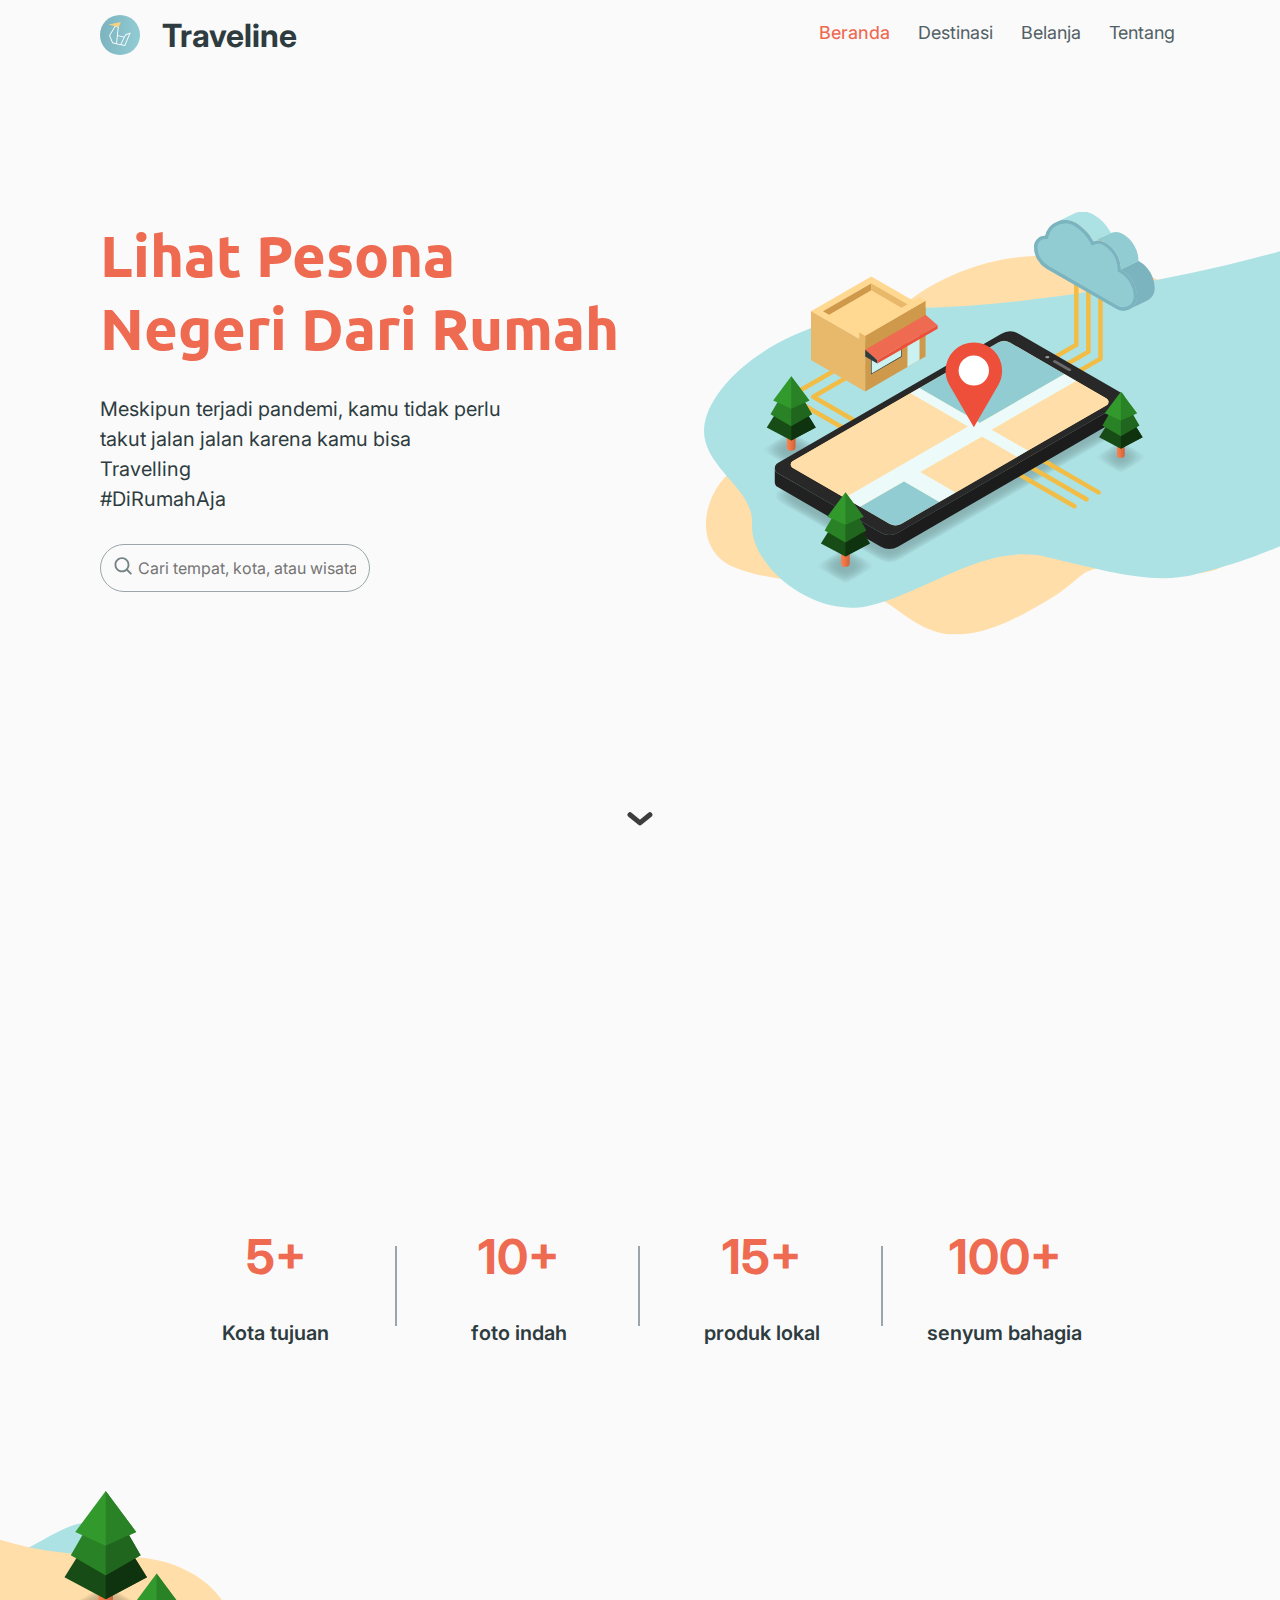
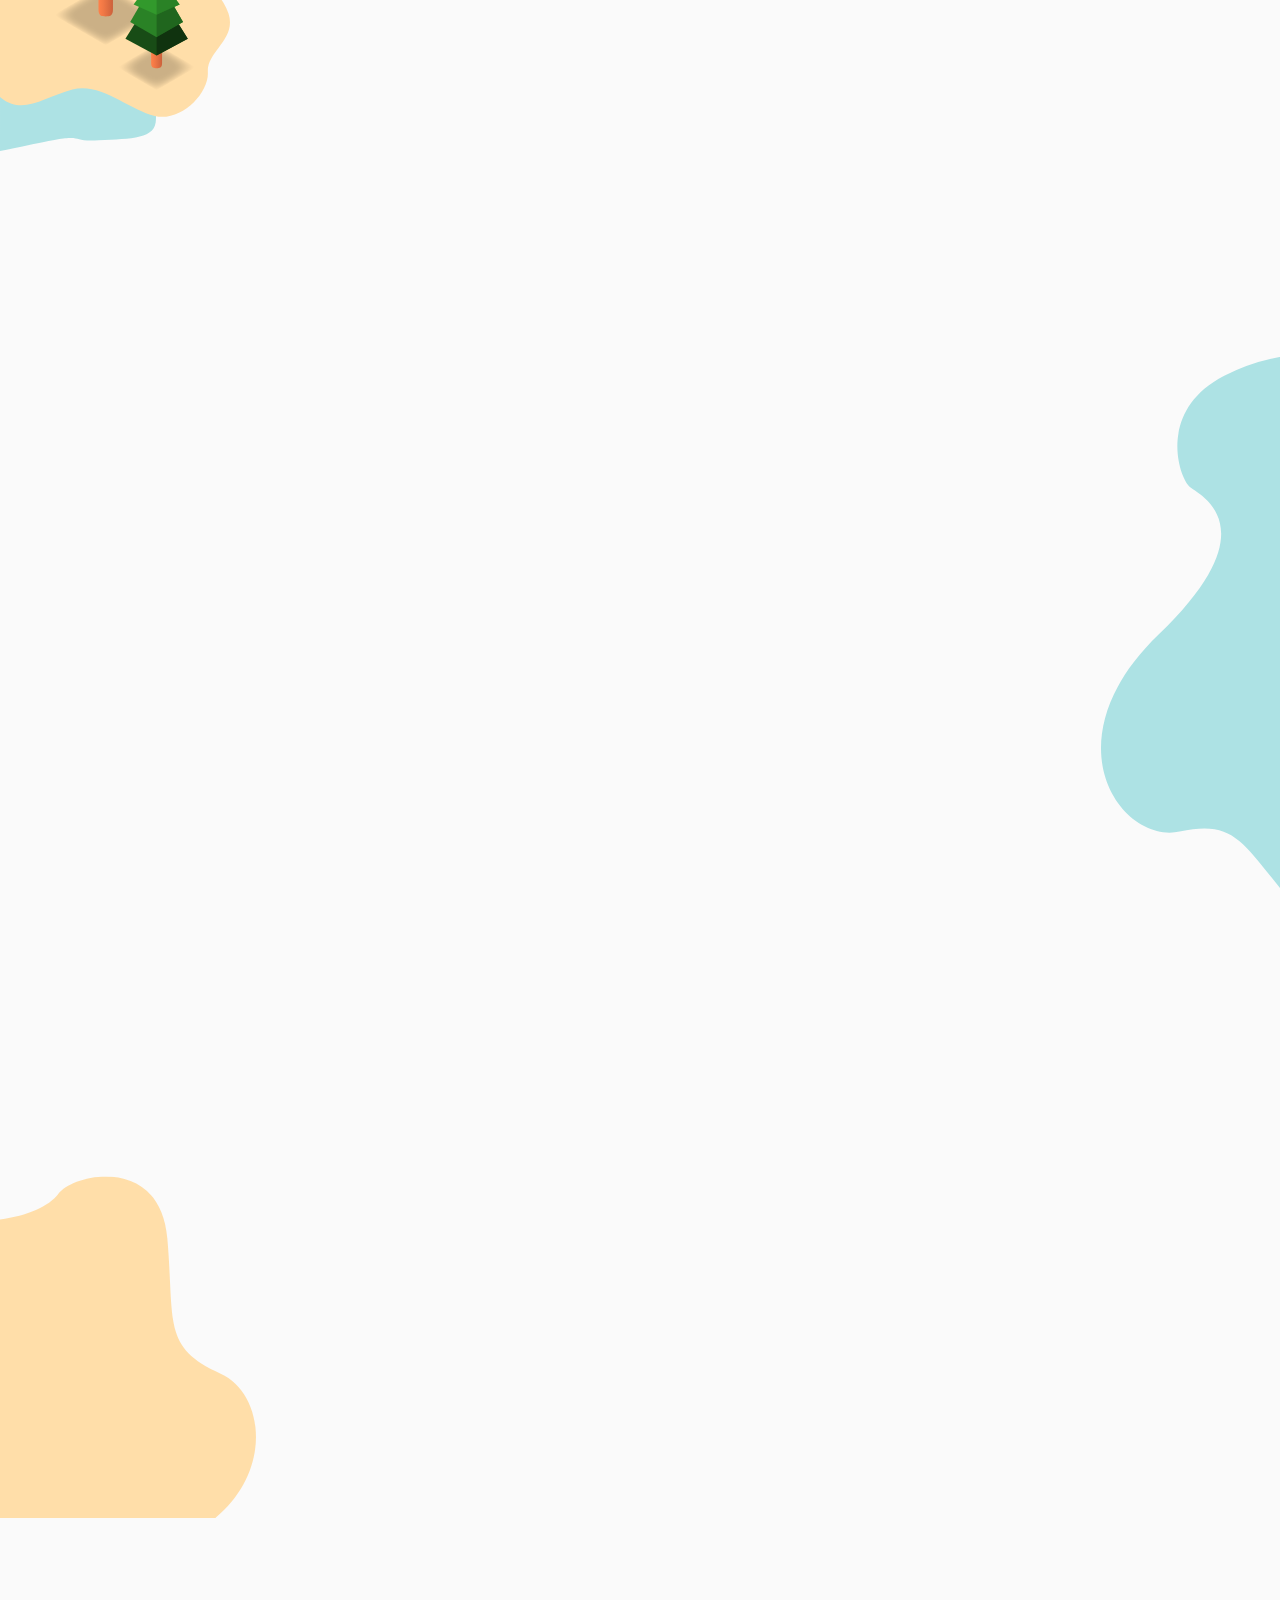
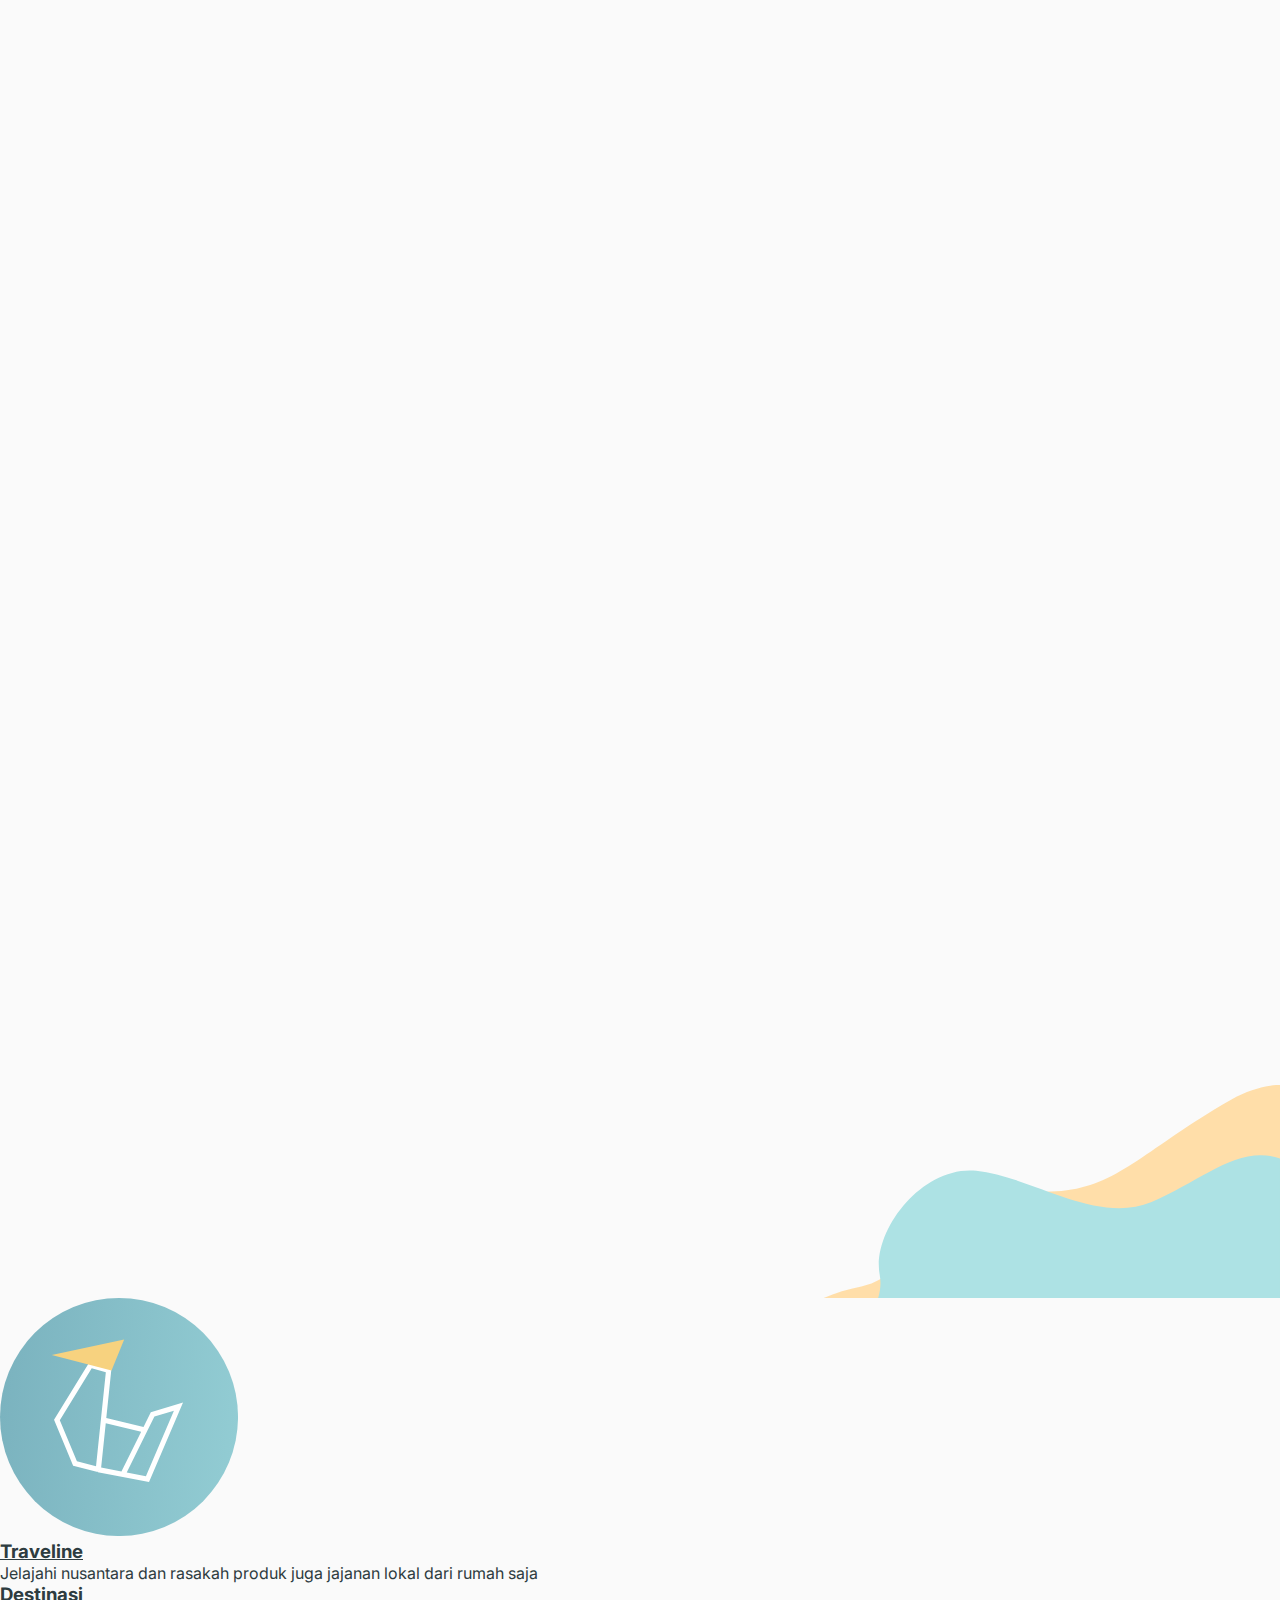
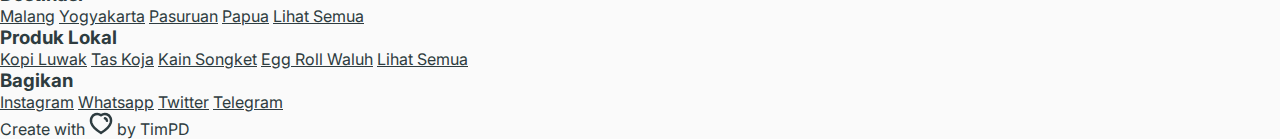
==== index.html @ 21efa433 "Optimize Codebase" ====
<!DOCTYPE html>
<html lang="en">

<head>
  <meta charset="UTF-8" />
  <meta name="viewport" content="width=device-width, initial-scale=1.0" />
  <title>Beranda | Traveline</title>
  <link rel="icon" type="image/png" href="assets/img/Logo.svg" sizes="96x96" />

  <!-- ================================= CSS ================================= -->
  <link rel="stylesheet" href="assets/css/navbar.css" />
  <link rel="stylesheet" href="assets/css/index.css" />
  <link rel="stylesheet" href="assets/css/scrollAnimation.css" />
  <link rel="stylesheet" href="assets/css/footer.css" />
</head>

<body>
  <!-- =============================== NAVBAR =============================== -->
  <nav>
    <a href="index.html" class="logo">
      <div class="logo-icon">
        <img src="assets/img/Logo.svg" alt="Traveline" />
      </div>
      <span>Traveline</span>
    </a>

    <div class="show white"></div>
    <ul class="primary">
      <div>
        <li><a class="active">Beranda</a></li>
        <li>
          <a href="#sec3">Destinasi</a>
        </li>
        <li>
          <a href="shopping.html">Belanja</a>
        </li>
        <li>
          <a href="about.html">Tentang</a>
        </li>
      </div>
      <span class="hide black">x</span>
    </ul>
  </nav>
  </nav>

  <!-- ============================== SECTION 1 ============================== -->
  <section id="sec1" class="container">
    <div class="top">
      <div class="left">
        <h1 class="title play fadeInLeft">Lihat Pesona Negeri Dari Rumah</h1>
        <p class="desc play delay2 fadeIn">
          Meskipun terjadi pandemi, kamu tidak perlu takut jalan jalan karena
          kamu bisa Travelling <span>#DiRumahAja</span>
        </p>
        <div class="search-box play delay2 fadeIn">
          <div class="search-icon">
            <img src="assets/img/icon/ic_search0.svg" />
          </div>
          <input type="text" name="search" id="search" placeholder="Cari tempat, kota, atau wisata.." />
        </div>
      </div>
      <div class="right">
        <div class="img-box">
          <img src="assets/img/illustration/illu_Index_main.svg" alt="illu_Index_main" />
        </div>
      </div>
    </div>
    <div class="bottom">
      <a href="#sec2">
        <div class="arrow-box play delay4 fadeInUp">
          <img src="assets/img/icon/ic_arrow.svg" alt="ic_arrow" />
        </div>
      </a>
    </div>
  </section>

  <!-- ============================== SECTION 2 ============================== -->
  <section id="sec2" class="container">
    <div class="content">
      <h2 class="title onScroll fadeInLeft hidden">Apa itu Traveline?</h2>
      <p class="desc onScroll fadeUp hidden delay1">
        Traveline adalah sebuah web yang memberikan solusi untuk melakukan
        jalan jalan dan belanja produk lokal secara daring tanpa perlu keluar
        rumah.
      </p>
      <div class="data-box">
        <div class="data">
          <h3 class="counter"><span class="onScrollCounter count">5</span>+</h3>
          <p>Kota tujuan</p>
        </div>
        <div class="data">
          <h3 class="counter"><span class="onScrollCounter count">10</span>+</h3>
          <p>foto indah</p>
        </div>
        <div class="data">
          <h3 class="counter"><span class="onScrollCounter count">15</span>+</h3>
          <p>produk lokal</p>
        </div>
        <div class="data">
          <h3 class="counter"><span class="onScrollCounter count">100</span>+</h3>
          <p>senyum bahagia</p>
        </div>
      </div>
    </div>
    <div class="bg-img-box">
      <img src="assets/img/illustration/illu_tree_left.svg" alt="illu_tree_left" />
    </div>
  </section>

  <!-- ============================== SECTION 3 ============================== -->
  <section id="sec3" class="container">
    <div class="content">
      <h2 class="title onScroll fadeInRight hidden">Pilih kota tujuanmu!</h2>
      <div class="card-box">
        <a href="destination/surabaya.html" class="card onScroll flip hidden">
          <div class="img-box">
            <img src="assets/img/city/Surabaya/pic_surabaya-min.jpg" alt="Surabaya" />
          </div>
          <h3>Surabaya</h3>
          <p>Jawa Timur</p>
        </a>

        <a href="destination/malang.html" class="card onScroll flip hidden delay1">
          <div class="img-box">
            <img src="assets/img/city/Malang/pic_malang-min.jpg" alt="Malang" />
          </div>
          <h3>Malang</h3>
          <p>Jawa Timur</p>
        </a>

        <a href="#" class="card onScroll flip hidden delay2">
          <div class="img-box">
            <img src="assets/img/city/Yogyakarta/pic_yogyakarta-min.jpg" alt="Kota Yogyakarta" />
          </div>
          <h3>Kota Yogyakarta</h3>
          <p>DI Yogyakarta</p>
        </a>

        <a href="#" class="card onScroll flip hidden">
          <div class="img-box">
            <img src="assets/img/city/Jakarta Utara/pic_jakarta-min.jpg" alt="Jakarta Utara" />
          </div>
          <h3>Jakarta Utara</h3>
          <p>Jakarta</p>
        </a>

        <a href="#" class="card onScroll flip hidden delay1">
          <div class="img-box">
            <img src="assets/img/city/Denpasar/pic_denpasar-min.jpg" alt="Denpasar" />
          </div>
          <h3>Denpasar</h3>
          <p>Bali</p>
        </a>

        <a href="#" class="card onScroll flip hidden delay2">
          <div class="img-box">
            <img src="assets/img/city/Denpasar/pic_denpasar-min.jpg" alt="Surabaya" />
          </div>
          <h3>Surabaya</h3>
          <p>Jawa Timur</p>
        </a>

        <span>/ dummy tag /</span>
      </div>
    </div>
    <div class="bg-right">
      <img src="assets/img/illustration/illu_index_right.svg" alt="illu_index_right" />
    </div>
    <div class="bg-left">
      <img src="assets/img/illustration/illu_index_left.svg" alt="illu_index_left" />
    </div>
  </section>

  <!-- ============================== SECTION 4 ============================== -->
  <section id="sec4" class="container">
    <div class="left">
      <h2 class="title color-white-2 onScroll fadeInLeft hidden">
        Nikmati produk lokal di Indonesia
      </h2>
      <p class="desc color-light-blue onScroll fadeIn hidden">
        Kami menyediakan berbagai macam pilihan produk olahan UMKM di berbagai
        wilayah dari seluruh Indonesia yang tersedia untuk dipesan
      </p>
    </div>
    <div class="right">
      <a href="./shopping.html" class="button onScroll fadeInRight hidden delay1">
        <span class="color-red-20">Lihat produk yang tersedia</span>
        <img src="assets/img/icon/ic_arrow-button.svg" alt="ic_arrow-button" />
      </a>
    </div>
  </section>

  <!-- ============================== SECTION 5 ============================== -->
  <section id="sec5" class="container">
    <div class="content">
      <h2 class="title onScroll fadeInLeft hidden">Berbagi itu indah.</h2>
      <p class="desc onScroll fadeInUp hidden delay1">
        Bagikan ke teman, kerabat, atau saudaramu agar dapat melihat pesona
        Indonesia bersama - sama!
      </p>
      <div class="share-container">
        <a href="#" class="share onScroll fadeIn hidden delay1">
          <img src="assets/img/icon/ic_instagram-sketched.svg" alt="Instagram" />
          <span>Instagram</span>
        </a>

        <a href="#" class="share onScroll fadeIn hidden delay2">
          <img src="assets/img/icon/ic_facebook.svg" alt="Facebook" />
          <span>Facebook</span>
        </a>

        <a href="#" class="share onScroll fadeIn hidden delay3">
          <img src="assets/img/icon/ic_telegram.svg" alt="Telegram" />
          <span>Telegram</span>
        </a>

        <a href="#" class="share onScroll fadeIn hidden delay4">
          <img src="assets/img/icon/ic_whatsapp.svg" alt="Whatsapp" />
          <span>Whatsapp</span>
        </a>
      </div>
    </div>

    <div class="bg">
      <img src="assets/img/illustration/illu_footer_above.svg" alt="illu_footer_above" />
    </div>
  </section>

  <!-- =============================== FOOTER =============================== -->
  <footer>
    <div class="top">
      <div class="left">
        <a href="index.html" class="logo">
          <img src="assets/img/Logo.svg" alt="Traveline" />
          <h3>Traveline</h3>
        </a>
        <p>
          Jelajahi nusantara dan rasakah produk juga jajanan lokal dari rumah
          saja
        </p>
      </div>
      <div class="right">
        <div class="column">
          <h3>Destinasi</h3>
          <a href="destination/malang.html">Malang</a>
          <a href="#">Yogyakarta</a>
          <a href="#">Pasuruan</a>
          <a href="#">Papua</a>
          <a href="#" class="see">Lihat Semua</a>
        </div>

        <div class="column">
          <h3>Produk Lokal</h3>
          <a href="#">Kopi Luwak</a>
          <a href="#">Tas Koja</a>
          <a href="#">Kain Songket</a>
          <a href="#">Egg Roll Waluh</a>
          <a href="#" class="see">Lihat Semua</a>
        </div>

        <div class="column">
          <h3>Bagikan</h3>
          <a href="#">Instagram</a>
          <a href="#">Whatsapp</a>
          <a href="#">Twitter</a>
          <a href="#">Telegram</a>
        </div>
      </div>
    </div>

    <div class="bottom">
      Create with
      <span><img src="assets/img/icon/ic_heart.svg" alt="Heart" /></span> by
      TimPD
    </div>
  </footer>

  <!-- ============================== JS SCRIPT ============================== -->
  <script src="assets/js/jquery-3.4.1.min.js"></script>
  <script src="assets/js/navbar.js"></script>
  <script src="assets/js/scrollAnimation.js"></script>
</body>

</html>
---- assets/css/navbar.css ----
/* ==================================== INITIAL SETUP ==================================== */
@import url('https://fonts.googleapis.com/css2?family=Inter:wght@400;500;600;800&family=Ubuntu:wght@700&display=swap');

:root {
  --black: #000;
  --blue-light: #ecfbf9;
  --blue-dark-100: #252946;
  --blue-dark-80: #525872;
  --card-bg: #fffcfc;
  --grey-20: #c0c8ca;
  --grey-40: #9aa6a9;
  --grey-60: #758387;
  --grey-80: #516064;
  --grey-100: #2e3c40;
  --primary-bg: #fafafa;
  --primary-color: #ee6a51;
  --red-20: #ffe2e6;
  --red-100: #ee6a51;
  --red-dark: #e44c30;
  --sand-brown-60: #ffdea9;
  --secondary-bg: #373737;
  --white: #fff;
  --white-2: #fafafa;
}

* {
  color: var(--grey-100);
  font-family: 'Inter', sans-serif;
  margin: 0;
  padding: 0;
  scroll-behavior: smooth;
}

body {
  background: var(--primary-bg);
  z-index: -5;
}

/* ====================================== SCROLLBAR ====================================== */
body::-webkit-scrollbar {
  background-color: var(--white-2);
  width: 6px;
}

body::-webkit-scrollbar-thumb {
  background-color: var(--primary-color);
}

/* ===================================== NAVIGATION ===================================== */
/* ================================ UNIVERSAL ================================ */
nav {
  background: var(--primary-bg);
  box-sizing: border-box;
  display: flex;
  height: 70px;
  justify-content: space-between;
  left: 0;
  padding: 15px 100px;
  position: absolute;
  top: 0;
  transition: 0.3s;
  width: 100%;
  z-index: 99;
}

nav.fixed {
  animation: show 0.3s;
  position: fixed !important;
}

@keyframes show {
  0% {
    transform: translateY(-70px);
  }

  100% {
    transform: translateY(0);
  }
}

/* ================================== LOGO ================================== */
nav .logo {
  align-items: center;
  color: var(--grey-100);
  display: flex;
  font-size: 2rem;
  font-weight: bold;
  text-decoration: none;
  text-transform: capitalize;
}

nav .logo .logo-icon {
  height: 40px;
  margin-right: 22px;
}

nav .logo .logo-icon img {
  height: 100%;
}

/* ================================ BURGER IC ================================ */
nav .show {
  background: var(--grey-100);
  cursor: pointer;
  float: right;
  height: 5px;
  position: relative;
  margin-top: 25px;
  width: 30px;
}

nav .show:before,
nav .show:after {
  background: var(--grey-100);
  content: '';
  height: 100%;
  left: 0;
  position: absolute;
}

nav .show::before {
  top: -12px;
  width: 100%;
}

nav .show:after {
  top: 12px;
  width: 100%;
}

nav .show.black,
nav .show.black::before,
nav .show.black::after {
  background: var(--grey-100);
}

/* ================================ NAV  ITEM ================================ */
nav ul,
nav ul div {
  display: flex;
}

nav ul div li {
  line-height: 35px;
  list-style: none;
  margin-left: 18px;
}

nav ul div li a {
  color: var(--grey-80);
  display: inline-block;
  font-size: 1.125rem;
  padding: 0 5px;
  position: relative;
  text-decoration: none;
  text-transform: capitalize;
  transition: 0.3s;
}

nav ul div li a.active {
  font-weight: 450;
}

nav ul div li a:hover,
nav ul div li a.active {
  color: var(--primary-color);
}

nav ul .hide {
  font-size: 2.5rem;
}

nav ul .hide.black {
  color: var(--grey-100);
}

/* ================================ HIDE SHOW ================================ */
nav .show,
nav ul .hide {
  transition: 0.3s;
  display: none;
}

/* ===================================== RESPONSIVE ===================================== */
/* ================================= TABLET ================================= */
@media screen and (max-width: 768px) {
  /* ======================= UNIVERSAL ======================= */
  nav {
    padding: 10px 50px;
  }

  /* ========================= LOGO ========================= */
  nav .logo {
    line-height: 60px;
  }

  /* ======================= NAV  ITEM ======================= */
  nav ul {
    background: var(--sand-brown-60);
    display: block;
    height: 100vh;
    line-height: normal;
    padding: 20px 0;
    position: fixed;
    right: -100%;
    text-align: center;
    top: 0;
    transition: 0.7s;
    width: 100%;
    z-index: 999;
  }

  nav ul.primary {
    background: var(--sand-brown-60);
  }

  nav ul div {
    display: block;
    left: 50%;
    position: absolute;
    top: 50%;
    transform: translate(-52.5%, -80%);
    width: 100%;
  }

  nav ul div li {
    margin-top: 10vh;
  }

  nav ul div li a {
    font-size: 2rem;
  }

  nav ul .hide {
    position: absolute;
    right: 40px;
    top: 40px;
  }


  /* ======================= HIDE SHOW ======================= */
  nav .show,
  nav ul .hide {
    display: block;
  }
}

/* ================================= MOBILE ================================= */
@media screen and (max-width: 426px) {
  /* ======================= UNIVERSAL ======================= */
  nav {
    padding: 10px 20px;
  }

  /* ========================= LOGO ========================= */
  nav .logo {
    font-size: 1.5rem;
  }

  /* ======================= BURGER IC ======================= */
  nav .show {
    height: 3px;
  }

  nav .show:before {
    top: -10px;
  }

  nav .show:after {
    top: 10px;
  }

  /* ======================= NAV  ITEM ======================= */
  nav ul div li a {
    font-size: 2rem;
  }
}
---- assets/css/index.css ----
/* ====================================== UNIVERSAL ====================================== */
.color-light-blue {
  color: var(--blue-light) !important;
}

.color-red-20 {
  color: var(--red-20) !important;
}

.color-white-2 {
  color: var(--white-2) !important;
}

.container {
  box-sizing: border-box;
  height: auto;
  min-height: 100vh;
  overflow: hidden;
  padding: 80px 100px 50px;
  position: relative;
  width: 100%;
}

.button {
  align-items: center;
  background: var(--red-100);
  border-radius: 10px;
  box-shadow: 0px 0px 30px rgba(46, 60, 64, 0.4);
  box-sizing: border-box;
  padding: 22px 30px;
  text-decoration: none;
  transition: 0.3s;
}

.button:hover {
  background: var(--red-dark);
}

h1.title {
  color: #ee6a51;
  font-family: 'Ubuntu', sans-serif;
  font-size: 3.6rem;
  margin-bottom: 30px;
  text-transform: capitalize;
}

h2.title {
  color: var(--primary-color);
  font-family: 'Ubuntu', sans-serif;
  font-size: 2.5rem;
  margin: auto auto 44px auto;
  padding: 20px;
  position: relative;
  text-align: center;
  text-transform: capitalize;
  width: 65%;
}

h2.title::after {
  content: '';
  width: 100px;
  height: 4px;
  background: var(--primary-color);
  position: absolute;
  bottom: 0;
  left: 50%;
  transform: translateX(-50%);
}

p.desc {
  font-size: 1.25rem;
  line-height: 1.5;
}

/* ====================================== SECTION 1 ====================================== */
#sec1.container {
  padding: 0;
}

/* ================================ S1 TOP ================================ */
#sec1.container .top {
  align-items: center;
  display: flex;
  height: 90vh;
  justify-content: space-between;
  position: relative;
  width: 100%;
}

#sec1.container .top .left,
#sec1.container .top .right {
  position: relative;
  width: 50%;
}

/* ====================== S1 TOP LEFT ====================== */
#sec1.container .top .left {
  padding-left: 100px;
}

#sec1.container .top .left .desc {
  margin-bottom: 30px;
  width: 75%;
}

#sec1.container .top .left .desc span {
  display: block;
}

#sec1.container .top .left .search-box {
  align-items: center;
  display: flex;
  border: 1px solid #9aa6a9;
  border-radius: 100px;
  box-sizing: border-box;
  justify-content: space-between;
  padding: 12px 13px;
  transition: 0.3s;
  width: 50%;
}

#sec1.container .top .left .search-box:hover {
  border-color: var(--primary-color);
}

#sec1.container .top .left .search-box .search-icon {
  width: 1.2rem;
}

#sec1.container .top .left .search-box .search-icon img {
  pointer-events: none;
  width: 100%;
}

#sec1.container .top .left .search-box input {
  border: none;
  background: none;
  font-size: 1rem;
  outline: none;
  width: 90%;
}

/* ===================== S1 TOP RIGHT ===================== */
#sec1.container .top .right {
  position: relative;
  text-align: right;
}

#sec1.container .top .right .img-box {
  position: absolute;
  right: 0;
  top: 50%;
  transform: translateY(-50%);
  width: 100%;
}

#sec1.container .top .right .img-box img {
  pointer-events: none;
  width: 90%;
  margin-top: 40px;
}

/* ============================== S1 BOTTOM ============================== */
#sec1.container .bottom {
  height: 10vh;
  text-align: center;
  width: 100%;
}

#sec1.container .bottom a {
  animation: up-down 2.5s infinite;
  display: inline-block;
}

#sec1.container .bottom a img {
  pointer-events: none;
}

/* ======================= ANIMATION ======================= */
@keyframes up-down {
  0% {
    transform: translateY(-20px);
  }

  50% {
    transform: translateY(0);
  }

  100% {
    transform: translateY(-20px);
  }
}

/* ====================================== SECTION 2 ====================================== */
#sec2.container {
  text-align: center;
  padding-bottom: 280px;
}

/* ============================== S2 CONTENT ============================== */
#sec2.container .content p.desc {
  margin: auto auto 50px auto;
  width: 65%;
}

#sec2.container .content .data-box {
  display: flex;
  justify-content: space-around;
  margin: auto;
  width: 90%;
}

#sec2.container .content .data-box .data {
  position: relative;
  width: 25%;
}

#sec2.container .content .data-box .data::after {
  background: var(--grey-40);
  content: '';
  height: 80px;
  position: absolute;
  right: 0;
  top: 50%;
  transform: translateY(-50%);
  width: 1.75px;
}

#sec2.container .content .data-box .data:last-child::after {
  display: none;
}

#sec2.container .content .data-box .data h3.counter {
  color: var(--primary-color);
  font-size: 3rem;
  margin-bottom: 35px;
}

#sec2.container .content .data-box .data h3.counter span {
  color: var(--primary-color);
}

#sec2.container .content .data-box .data p {
  font-size: 1.25rem;
  font-weight: 600;
}

/* ============================ S2  BACKGROUND ============================ */
#sec2.container .bg-img-box {
  bottom: 5%;
  left: 0;
  position: absolute;
  width: 18%;
  z-index: -1;
}

#sec2.container .bg-img-box img {
  pointer-events: none;
  width: 100%;
}

/* ====================================== SECTION 3 ====================================== */
#sec3.container {
  padding-bottom: 200px;
}

/* ============================== S3 CONTENT ============================== */
#sec3.container .content .card-box {
  display: flex;
  flex-wrap: wrap;
  justify-content: space-around;
  margin: auto;
  width: 85%;
}

#sec3.container .content .card-box .card {
  border-radius: 20px;
  box-sizing: border-box;
  margin-bottom: 40px;
  padding: 20px;
  text-align: center;
  text-decoration: none;
  transition: 0.3s;
  width: 28%;
}

#sec3.container .content .card-box .card:hover {
  background: var(--card-bg);
  box-shadow: 0px 0px 20px rgba(0, 0, 0, 0.2);
}

#sec3.container .content .card-box .card .img-box {
  border-radius: 20px;
  height: 300px;
  margin: auto auto 15px;
  overflow: hidden;
  width: 100%;
  box-shadow: 0px 0px 10px rgba(0, 0, 0, 0.1);
  transition: 0.3s;
  position: relative;
}

#sec3.container .content .card-box .card .img-box:hover {
  box-shadow: none;
}

#sec3.container .content .card-box .card .img-box img {
  position: absolute;
  top: 0;
  left: 50%;
  transform: translateX(-50%);
  height: 100%;
  pointer-events: none;
}

#sec3.container .content .card-box .card h3 {
  font-family: 'Ubuntu', sans-serif;
  font-size: 1.5625rem;
  line-height: 1.1;
  margin-bottom: 8px;
}

#sec3.container .content .card-box .card p {
  color: var(--grey-80);
  font-size: 1rem;
}

#sec3.container .content .card-box span {
  visibility: hidden;
  display: none;
}

/* ============================ S3  BACKGROUND ============================ */
#sec3.container .bg-right {
  pointer-events: none;
  position: absolute;
  right: 0;
  top: 20%;
  transform: translateY(-20%);
  width: 14%;
  z-index: -1;
}

#sec3.container .bg-right img {
  pointer-events: none;
  width: 100%;
}

#sec3.container .bg-left {
  bottom: -5%;
  left: 0;
  pointer-events: none;
  position: absolute;
  transform: translateY(5%);
  width: 20%;
  z-index: -1;
}

#sec3.container .bg-left img {
  pointer-events: none;
  width: 100%;
}

/* ====================================== SECTION 4 ====================================== */
#sec4.container {
  align-items: center;
  background: url('../img/Beranda/map_bg.svg') no-repeat center;
  background-size: cover;
  display: flex;
  justify-content: center;
  min-height: auto;
  padding: 120px 100px;
  text-align: left;
  background-attachment: fixed;
}

#sec4.container .left,
#sec4.container .right {
  width: 50%;
}

/* =============================== S4  LEFT =============================== */
#sec4.container .left h2.title {
  padding: 0;
  text-align: left;
  width: 100%;
}

#sec4.container .left h2.title::after {
  display: none;
}

#sec4.container .left p.desc {
  line-height: 1.5;
  width: 90%;
}

/* =============================== S4 RIGHT =============================== */
#sec4.container .right .button {
  display: flex;
  justify-content: space-between;
  margin: auto;
  width: 65%;
}

#sec4.container .right .button span {
  font-size: 1.25rem;
}

/* ====================================== SECTION 5 ====================================== */
#sec5.container {
  align-items: center;
  display: flex;
  justify-content: center;
  text-align: center;
}

/* ============================== S5 CONTENT ============================== */
#sec5.container .content p.desc {
  color: var(--grey-80);
  margin: auto auto 90px;
  width: 70%;
}

#sec5.container .content .share-container {
  align-items: center;
  display: flex;
  justify-content: space-between;
  margin: auto;
  width: 55%;
}

#sec5.container .content .share-container .share {
  align-items: center;
  display: flex;
  overflow: hidden;
  text-decoration: none;
  transition: 0.5s;
  width: 60px;
}

#sec5.container .content .share-container .share img {
  margin-right: 12px;
  pointer-events: none;
  width: 50px;
}

#sec5.container .content .share-container .share span {
  color: var(--primary-color);
  font-weight: 500;
  font-size: 1.25rem;
}

#sec5.container .content .share-container .share:hover {
  width: 10rem;
}

/* ============================ S5  BACKGROUND ============================ */
#sec5.container .bg {
  bottom: -20%;
  position: absolute;
  right: 0;
  transform: translateY(5%);
  width: 40%;
  z-index: -1;
}

#sec5.container .bg img {
  pointer-events: none;
  width: 100%;
}

/* ===================================== RESPONSIVE ===================================== */
/* ================================= TABLET ================================= */
@media screen and (max-width: 768px) {
  /* ======================= UNIVERSAL ======================= */
  .container,
  #sec4.container {
    padding: 80px 50px 50px;
  }

  h1.title {
    font-size: 3.2rem;
  }

  h2.title {
    width: 75%;
  }

  /* ======================= SECTION 1 ======================= */
  #sec1.container {
    min-height: auto;
  }

  #sec1.container .top {
    height: auto;
    margin: 100px 0 50px;
  }

  #sec1.container .top .left {
    padding-left: 50px;
  }

  #sec1.container .top .left .search-box {
    width: 70%;
  }

  /* ======================= SECTION 2 ======================= */
  #sec2.container {
    min-height: auto;
  }

  #sec2.container .content .data-box .data h3.counter {
    font-size: 2.8rem;
  }

  #sec2.container .content .data-box .data p {
    font-size: 1.1rem;
  }

  #sec2.container .content .data-box .data::after {
    height: 90%;
  }

  #sec2.container .bg-img-box {
    bottom: 5%;
    width: 25%;
  }

  /* ======================= SECTION 3 ======================= */
  #sec3.container {
    min-height: auto;
    padding: 80px 0 50px;
  }

  #sec3.container .content .card-box {
    box-sizing: border-box;
    flex-wrap: nowrap;
    justify-content: start;
    overflow-x: auto;
    padding: 40px;
    width: 100%;
  }

  #sec3.container .content .card-box::-webkit-scrollbar {
    display: none;
  }

  #sec3.container .content .card-box .card {
    flex-shrink: 0;
    margin-right: 30px;
    width: 40%;
  }

  #sec3.container .content .card-box .card:nth-child(6) {
    margin-right: 0;
  }

  #sec3.container .content .card-box span {
    display: block;
  }

  #sec3.container .bg-left {
    width: 30%;
  }

  /* ======================= SECTION 4 ======================= */
  #sec4.container .right .button {
    width: 90%;
  }

  /* ======================= SECTION 5 ======================= */
  #sec5.container {
    min-height: 50vh;
  }

  #sec5.container .content .share-container .share {
    width: 35%;
  }

  #sec5.container .content .share-container .share:hover {
    width: 35%;
  }

  #sec5.container .content .share-container .share span {
    display: none;
  }

  #sec5.container .bg {
    width: 37%;
    bottom: -5%;
  }
}

/* ================================= MOBILE ================================= */
@media screen and (max-width: 426px) {
  /* ======================= UNIVERSAL ======================= */
  .container,
  #sec4.container {
    padding: 80px 35px 50px;
  }

  .button {
    font-size: 0.875rem;
    padding: 14px 30px;
  }

  h1.title {
    font-size: 2.25rem;
  }

  h2.title {
    font-size: 1.5rem;
    padding: 20px 0;
    width: 100%;
  }

  p.desc {
    font-size: 1.125rem;
  }

  /* ======================= SECTION 1 ======================= */
  #sec1.container .top {
    box-sizing: border-box;
    flex-flow: column;
    justify-content: space-around;
    margin-bottom: 30px;
    padding-top: 80px;
    text-align: center;
    min-height: 90vh;
    margin: 0;
  }

  #sec1.container .top .left,
  #sec1.container .top .right {
    width: 100%;
  }

  #sec1.container .top .left {
    box-sizing: border-box;
    padding: 0px 35px 0;
  }

  #sec1.container .top .left .desc {
    width: 100%;
  }

  #sec1.container .top .left .search-box {
    display: none;
  }

  #sec1.container .top .right .img-box {
    width: 80%;
  }

  /* ======================= SECTION 2 ======================= */
  #sec2.container {
    text-align: center;
    padding-bottom: 250px;
  }

  #sec2.container .content p.desc {
    width: 100%;
  }

  #sec2.container .content .data-box {
    flex-wrap: wrap;
    width: 100%;
  }

  #sec2.container .content .data-box .data {
    margin-bottom: 25px;
    width: 50%;
  }

  #sec2.container .content .data-box .data::after {
    height: 100%;
  }

  #sec2.container .content .data-box .data:nth-child(2)::after {
    display: none;
  }

  #sec2.container .content .data-box .data h3.counter {
    font-size: 1.875rem;
    margin-bottom: 10px;
  }

  #sec2.container .content .data-box .data p {
    font-size: 1rem;
  }

  #sec2.container .bg-img-box {
    left: -5%;
    width: 45%;
  }

  /* ======================= SECTION 3 ======================= */
  #sec3.container {
    padding: 80px 0 150px;
  }

  #sec3.container .content .card-box {
    padding: 0 80px;
  }

  #sec3.container .content .card-box .card {
    width: 100%;
  }

  #sec3.container .content .card-box .card h3 {
    font-size: 1.3rem;
  }

  #sec3.container .content .card-box .card p {
    font-size: 1rem;
  }

  #sec3.container .bg-right {
    top: 55%;
    transform: translateY(-55%);
    width: 20%;
  }

  #sec3.container .bg-left {
    width: 40%;
  }

  /* ======================= SECTION 4 ======================= */
  #sec4.container {
    flex-flow: column;
  }

  #sec4.container .left,
  #sec4.container .right,
  #sec4.container .left p.desc {
    width: 100%;
  }

  #sec4.container .left {
    margin-bottom: 48px;
  }

  #sec4.container .left h2.title {
    margin-bottom: 20px;
  }

  #sec4.container .right .button {
    width: 100%;
  }

  /* ======================= SECTION 5 ======================= */
  #sec5.container {
    padding-bottom: 150px;
  }

  #sec5.container .content p.desc {
    justify-content: space-around;
    width: 100%;
  }

  #sec5.container .content .share-container {
    flex-wrap: wrap;
    width: 75%;
  }

  #sec5.container .content .share-container .share {
    margin-bottom: 53px;
    width: 35%;
  }

  #sec5.container .content .share-container .share:hover {
    width: 35%;
  }

  #sec5.container .content .share-container .share img {
    margin: auto;
  }

  #sec5.container .content .share-container .share span {
    display: none;
  }

  #sec5.container .bg {
    width: 65%;
    bottom: -5%;
  }
}
---- assets/css/scrollAnimation.css ----
*,
*:before,
*:after {
    -moz-box-sizing: border-box;
    -webkit-box-sizing: border-box;
    box-sizing: border-box;
}

.play {
    -webkit-animation-duration: 1s;
    animation-duration: 1s;
    -webkit-animation-fill-mode: both;
    animation-fill-mode: both
}

.play.delay1 {
    animation-delay: .25s;
}

.play.delay2 {
    animation-delay: 0.5s;
}

.play.delay3 {
    animation-delay: .75s;
}

.play.delay4 {
    animation-delay: 1s;
}

@-webkit-keyframes fadeIn {
    0% {
        opacity: 0
    }

    100% {
        opacity: 1
    }
}

@keyframes fadeIn {
    0% {
        opacity: 0
    }

    100% {
        opacity: 1
    }
}

.play.fadeIn {
    -webkit-animation-name: fadeIn;
    animation-name: fadeIn
}

@-webkit-keyframes fadeInDown {
    0% {
        opacity: 0;
        -webkit-transform: translateY(-20px);
        transform: translateY(-20px)
    }

    100% {
        opacity: 1;
        -webkit-transform: translateY(0);
        transform: translateY(0)
    }
}

@keyframes fadeInDown {
    0% {
        opacity: 0;
        -webkit-transform: translateY(-20px);
        -ms-transform: translateY(-20px);
        transform: translateY(-20px)
    }

    100% {
        opacity: 1;
        -webkit-transform: translateY(0);
        -ms-transform: translateY(0);
        transform: translateY(0)
    }
}

.play.fadeInDown {
    -webkit-animation-name: fadeInDown;
    animation-name: fadeInDown
}

@-webkit-keyframes fadeInLeft {
    0% {
        opacity: 0;
        -webkit-transform: translateX(-20px);
        transform: translateX(-20px)
    }

    100% {
        opacity: 1;
        -webkit-transform: translateX(0);
        transform: translateX(0)
    }
}

@keyframes fadeInLeft {
    0% {
        opacity: 0;
        -webkit-transform: translateX(-20px);
        -ms-transform: translateX(-20px);
        transform: translateX(-20px)
    }

    100% {
        opacity: 1;
        -webkit-transform: translateX(0);
        -ms-transform: translateX(0);
        transform: translateX(0)
    }
}

.play.fadeInLeft {
    -webkit-animation-name: fadeInLeft;
    animation-name: fadeInLeft
}

@-webkit-keyframes fadeInRight {
    0% {
        opacity: 0;
        -webkit-transform: translateX(20px);
        transform: translateX(20px)
    }

    100% {
        opacity: 1;
        -webkit-transform: translateX(0);
        transform: translateX(0)
    }
}

@keyframes fadeInRight {
    0% {
        opacity: 0;
        -webkit-transform: translateX(20px);
        -ms-transform: translateX(20px);
        transform: translateX(20px)
    }

    100% {
        opacity: 1;
        -webkit-transform: translateX(0);
        -ms-transform: translateX(0);
        transform: translateX(0)
    }
}

.play.fadeInRight {
    -webkit-animation-name: fadeInRight;
    animation-name: fadeInRight
}

@-webkit-keyframes fadeInUp {
    0% {
        opacity: 0;
        -webkit-transform: translateY(20px);
        transform: translateY(20px)
    }

    100% {
        opacity: 1;
        -webkit-transform: translateY(0);
        transform: translateY(0)
    }
}

@keyframes fadeInUp {
    0% {
        opacity: 0;
        -webkit-transform: translateY(20px);
        -ms-transform: translateY(20px);
        transform: translateY(20px)
    }

    100% {
        opacity: 1;
        -webkit-transform: translateY(0);
        -ms-transform: translateY(0);
        transform: translateY(0)
    }
}

.play.fadeInUp {
    -webkit-animation-name: fadeInUp;
    animation-name: fadeInUp
}

@-webkit-keyframes flip {
    0% {
        -webkit-transform: perspective(400px) rotateY(-90deg);
        transform: perspective(400px) rotateY(-90deg);
        opacity: 0
    }

    100% {
        -webkit-transform: perspective(400px) rotateY(0deg);
        transform: perspective(400px) rotateY(0deg);
        opacity: 1
    }
}

@keyframes flip {
    0% {
        -webkit-transform: perspective(400px) rotateY(-90deg);
        -ms-transform: perspective(400px) rotateY(-90deg);
        transform: perspective(400px) rotateY(-90deg);
        opacity: 0
    }

    100% {
        -webkit-transform: perspective(400px) rotateY(0deg);
        -ms-transform: perspective(400px) rotateY(0deg);
        transform: perspective(400px) rotateY(0deg);
        opacity: 1
    }
}

.play.flip {
    -webkit-backface-visibility: visible !important;
    -ms-backface-visibility: visible !important;
    backface-visibility: visible !important;
    -webkit-animation-name: flip;
    animation-name: flip
}

.hidden {
    opacity: 0;
}
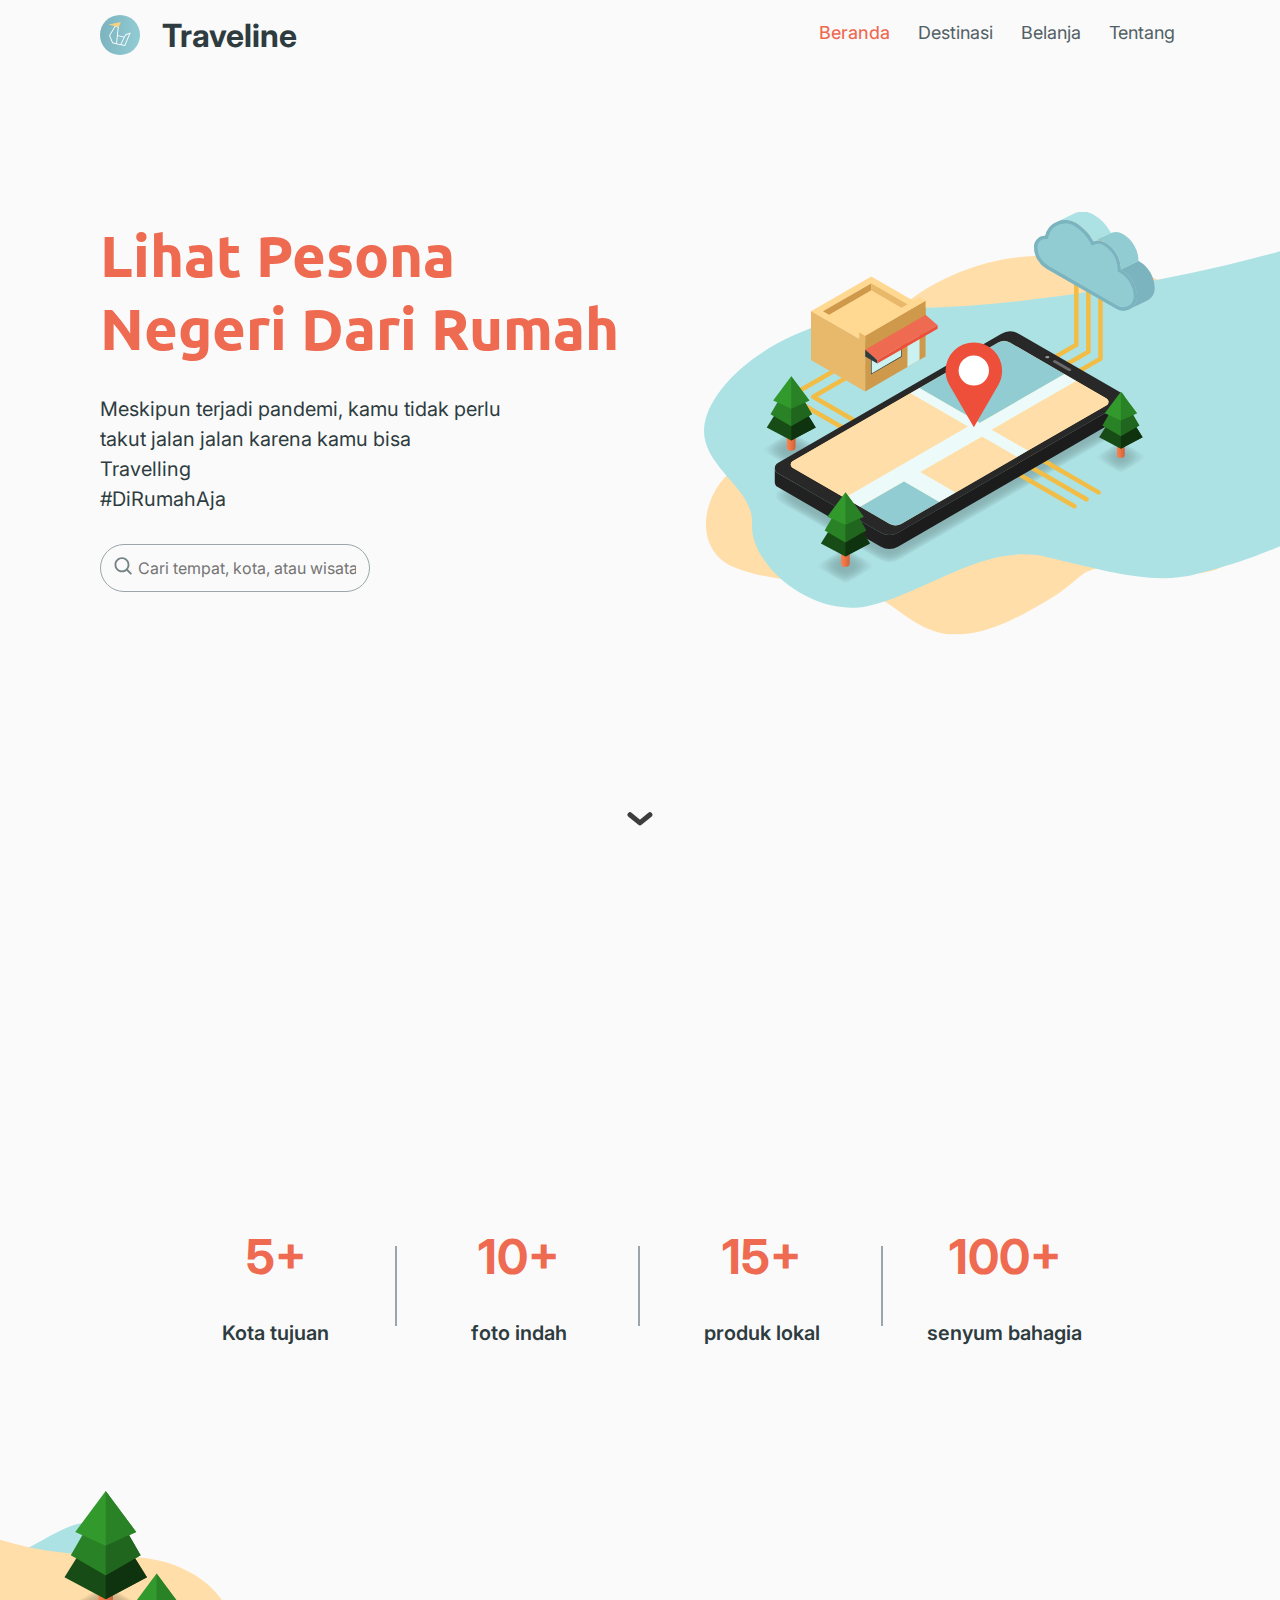
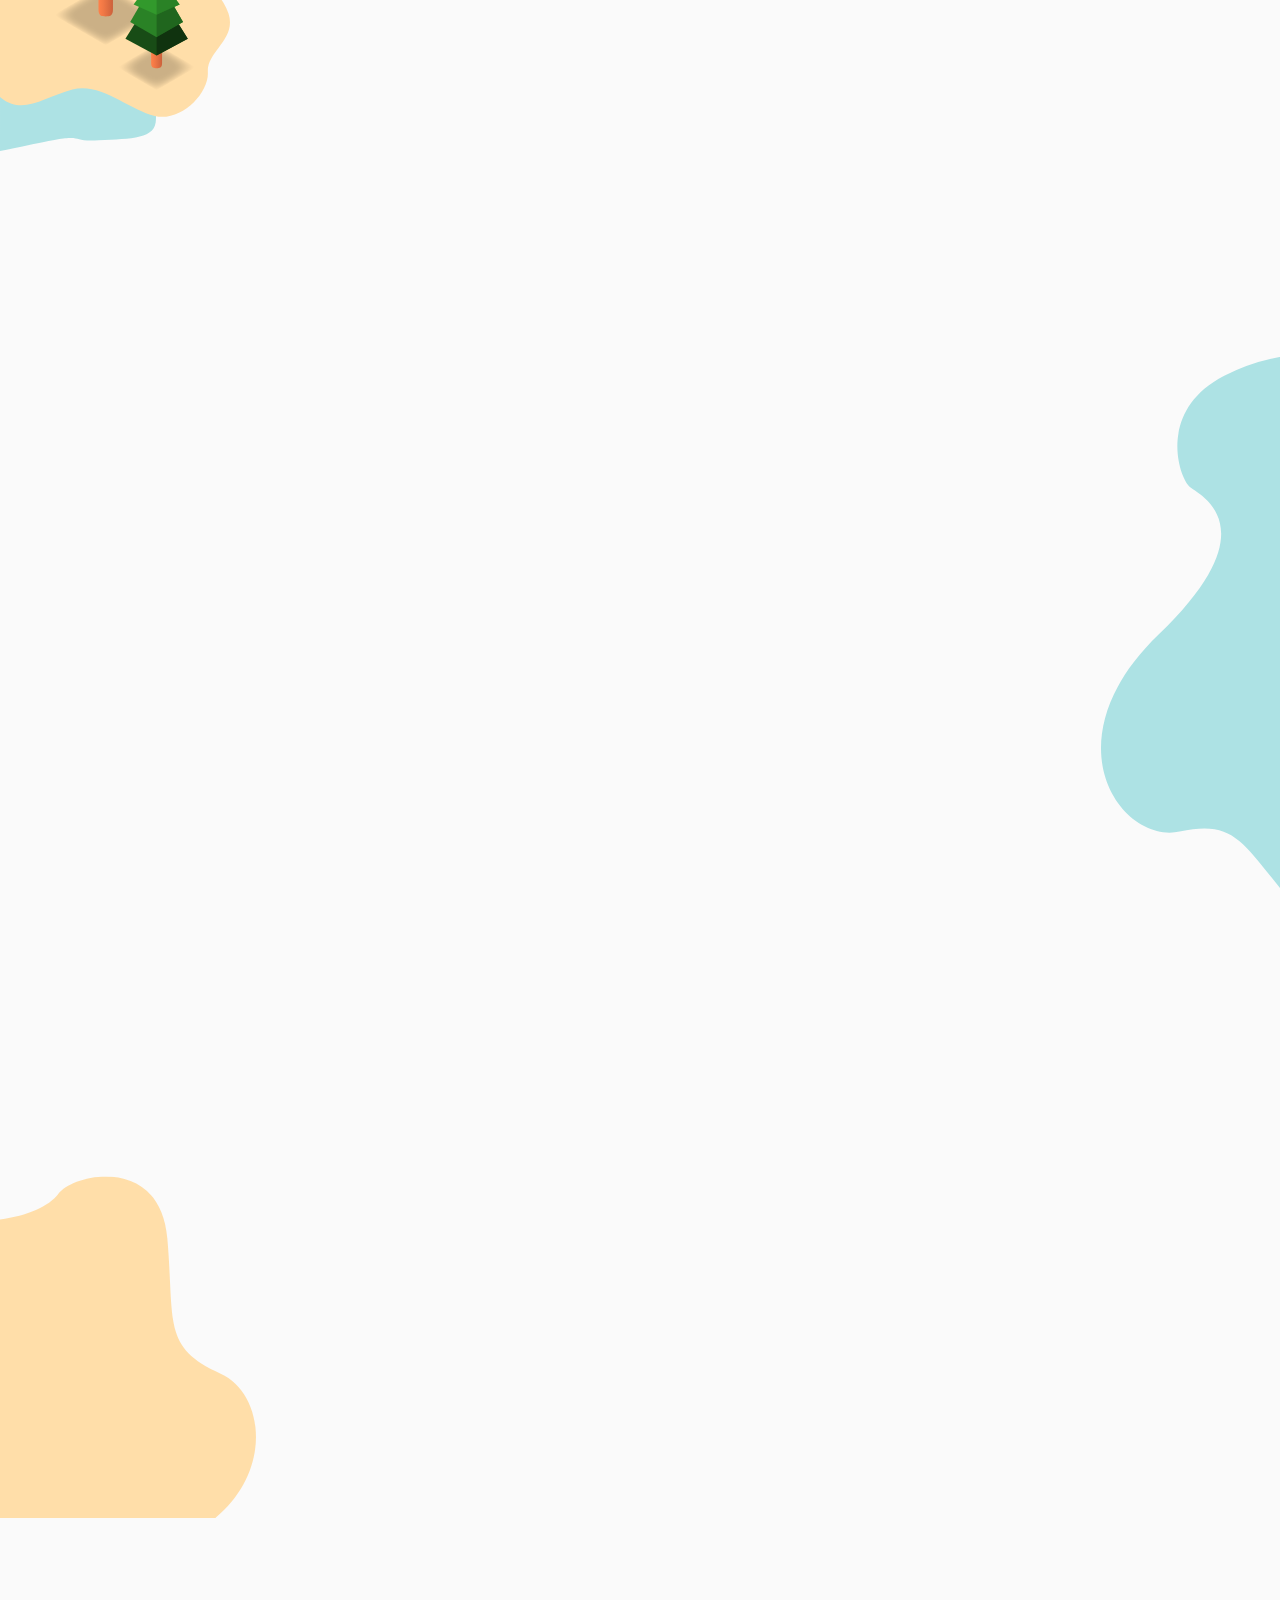
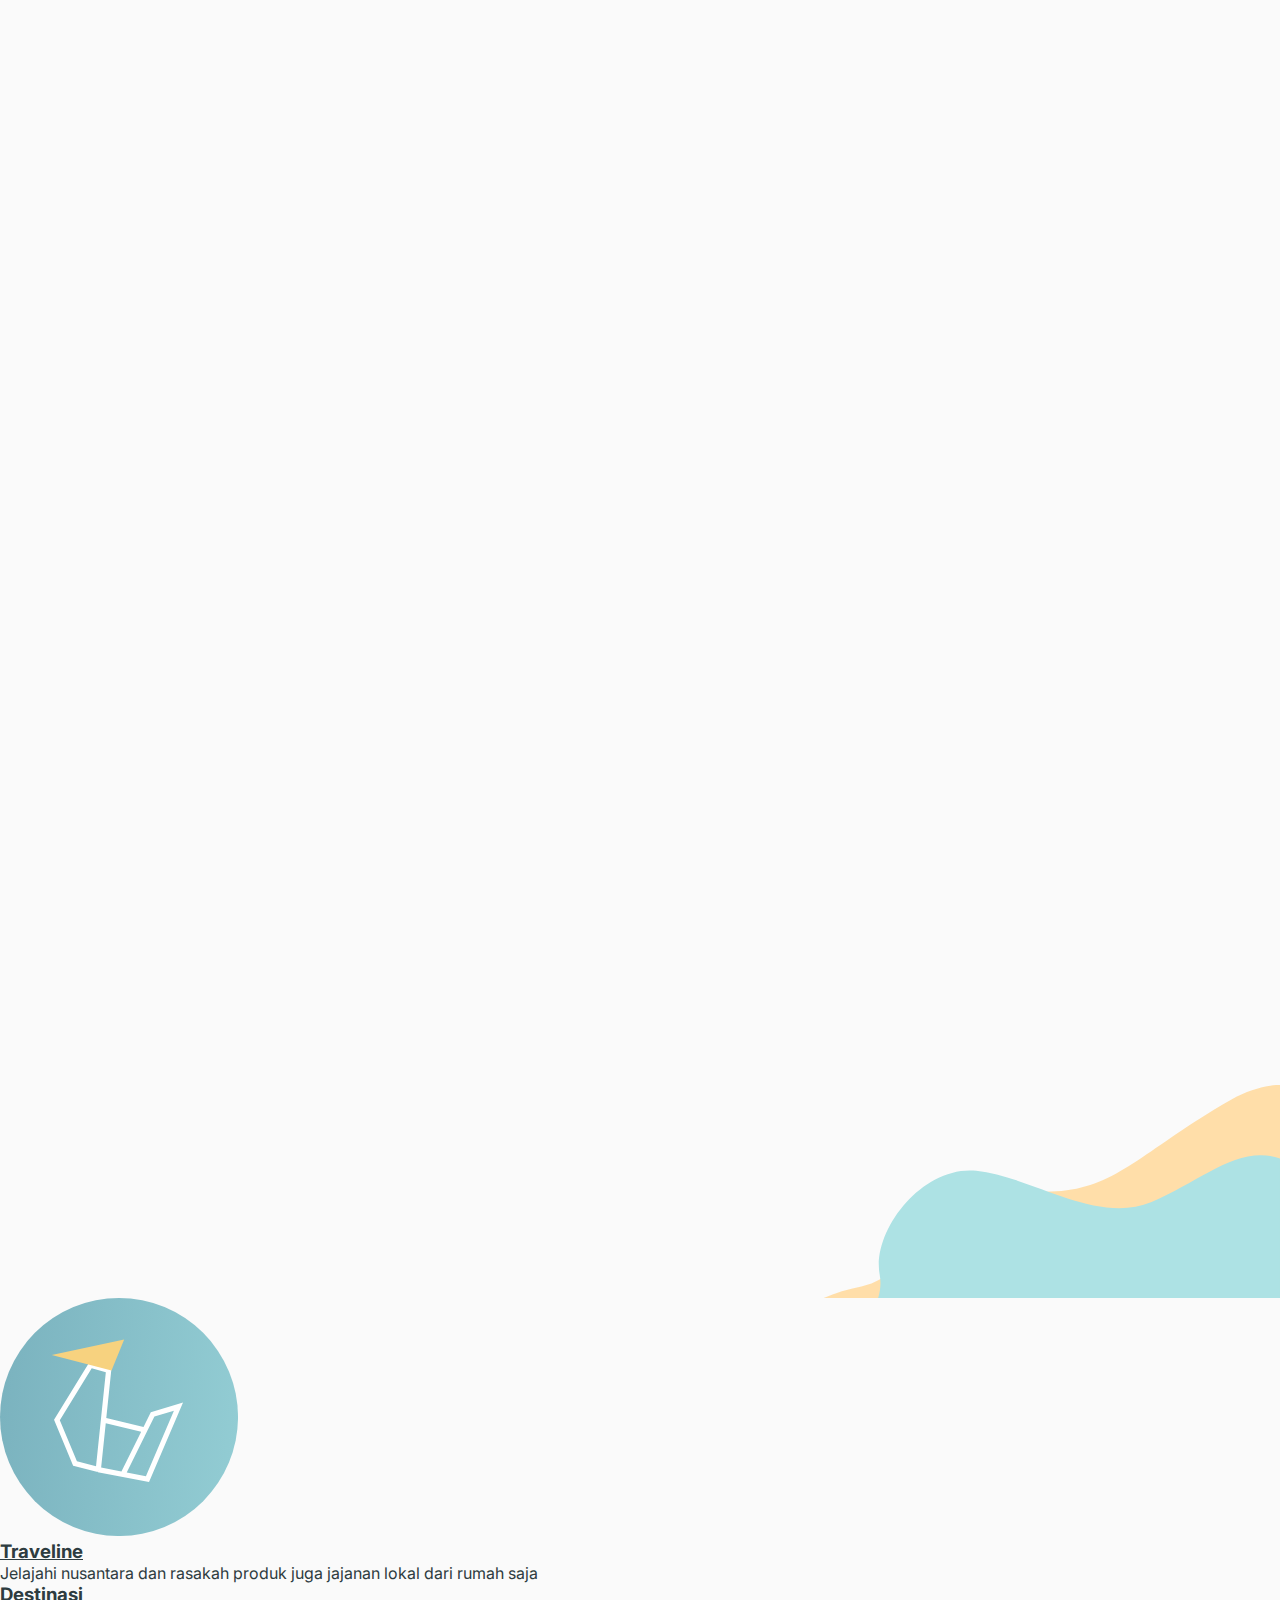
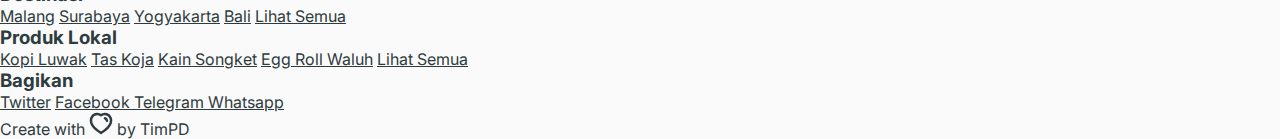
==== commit 9fe26abc: "Fix url city an add share to twitter" ====
--- a/index.html
+++ b/index.html
@@ -41,7 +41,6 @@
       <span class="hide black">x</span>
     </ul>
   </nav>
-  </nav>
 
   <!-- ============================== SECTION 1 ============================== -->
   <section id="sec1" class="container">
@@ -56,7 +55,10 @@
           <div class="search-icon">
             <img src="assets/img/icon/ic_search0.svg" />
           </div>
-          <input type="text" name="search" id="search" placeholder="Cari tempat, kota, atau wisata.." />
+          <form id="search-city-form">
+            <input type="text" name="cityValue" id="cityValue" placeholder="Cari tempat, kota, atau wisata.."
+              required />
+          </form>
         </div>
       </div>
       <div class="right">
@@ -85,19 +87,27 @@
       </p>
       <div class="data-box">
         <div class="data">
-          <h3 class="counter"><span class="onScrollCounter count">5</span>+</h3>
+          <h3 class="counter">
+            <span class="onScrollCounter count">5</span>+
+          </h3>
           <p>Kota tujuan</p>
         </div>
         <div class="data">
-          <h3 class="counter"><span class="onScrollCounter count">10</span>+</h3>
+          <h3 class="counter">
+            <span class="onScrollCounter count">10</span>+
+          </h3>
           <p>foto indah</p>
         </div>
         <div class="data">
-          <h3 class="counter"><span class="onScrollCounter count">15</span>+</h3>
+          <h3 class="counter">
+            <span class="onScrollCounter count">15</span>+
+          </h3>
           <p>produk lokal</p>
         </div>
         <div class="data">
-          <h3 class="counter"><span class="onScrollCounter count">100</span>+</h3>
+          <h3 class="counter">
+            <span class="onScrollCounter count">100</span>+
+          </h3>
           <p>senyum bahagia</p>
         </div>
       </div>
@@ -128,7 +138,7 @@
           <p>Jawa Timur</p>
         </a>
 
-        <a href="#" class="card onScroll flip hidden delay2">
+        <a href="underDev.html" class="card onScroll flip hidden delay2">
           <div class="img-box">
             <img src="assets/img/city/Yogyakarta/pic_yogyakarta-min.jpg" alt="Kota Yogyakarta" />
           </div>
@@ -136,7 +146,7 @@
           <p>DI Yogyakarta</p>
         </a>
 
-        <a href="#" class="card onScroll flip hidden">
+        <a href="underDev.html" class="card onScroll flip hidden">
           <div class="img-box">
             <img src="assets/img/city/Jakarta Utara/pic_jakarta-min.jpg" alt="Jakarta Utara" />
           </div>
@@ -144,7 +154,7 @@
           <p>Jakarta</p>
         </a>
 
-        <a href="#" class="card onScroll flip hidden delay1">
+        <a href="underDev.html" class="card onScroll flip hidden delay1">
           <div class="img-box">
             <img src="assets/img/city/Denpasar/pic_denpasar-min.jpg" alt="Denpasar" />
           </div>
@@ -152,11 +162,11 @@
           <p>Bali</p>
         </a>
 
-        <a href="#" class="card onScroll flip hidden delay2">
+        <a href="underDev.html" class="card onScroll flip hidden delay2">
           <div class="img-box">
             <img src="assets/img/city/Denpasar/pic_denpasar-min.jpg" alt="Surabaya" />
           </div>
-          <h3>Surabaya</h3>
+          <h3>Kota?</h3>
           <p>Jawa Timur</p>
         </a>
 
@@ -199,22 +209,26 @@
         Indonesia bersama - sama!
       </p>
       <div class="share-container">
-        <a href="#" class="share onScroll fadeIn hidden delay1">
-          <img src="assets/img/icon/ic_instagram-sketched.svg" alt="Instagram" />
-          <span>Instagram</span>
-        </a>
-
-        <a href="#" class="share onScroll fadeIn hidden delay2">
+        <a href="https://twitter.com/intent/tweet?url=%20https%3A%2F%2Ftraveline.web.app%2F&text=Bosen%20dirumah%20terus%3F%20Kuy%20Buka%20Traveline"
+          class="share onScroll fadeIn hidden delay1" target="_blank">
+          <img src="assets/img/icon/ic_twitter.svg" alt="Twitter" />
+          <span>Twitter</span>
+        </a>
+
+        <a href="https://www.facebook.com/sharer/sharer.php?u=https://traveline.web.app/"
+          class="share onScroll fadeIn hidden delay2" target="_blank">
           <img src="assets/img/icon/ic_facebook.svg" alt="Facebook" />
           <span>Facebook</span>
         </a>
 
-        <a href="#" class="share onScroll fadeIn hidden delay3">
+        <a href="https://t.me/share/url?url=https%3A%2F%2Ftraveline.web.app%2F&text=Bosen%20dirumah%20terus%3F%20Kuy%20Buka%20Traveline%21"
+          class="share onScroll fadeIn hidden delay3" target="_blank">
           <img src="assets/img/icon/ic_telegram.svg" alt="Telegram" />
           <span>Telegram</span>
         </a>
 
-        <a href="#" class="share onScroll fadeIn hidden delay4">
+        <a href="https://api.whatsapp.com/send?text=Bosen%20Dirumah%20Terus%3F%20Kuy%20Buka%20Traveline%20di%20https%3A%2F%2Ftraveline.web.app%2F"
+          class="share onScroll fadeIn hidden delay4" target="_blank">
           <img src="assets/img/icon/ic_whatsapp.svg" alt="Whatsapp" />
           <span>Whatsapp</span>
         </a>
@@ -243,27 +257,33 @@
         <div class="column">
           <h3>Destinasi</h3>
           <a href="destination/malang.html">Malang</a>
-          <a href="#">Yogyakarta</a>
-          <a href="#">Pasuruan</a>
-          <a href="#">Papua</a>
-          <a href="#" class="see">Lihat Semua</a>
+          <a href="destination/surabaya.html">Surabaya</a>
+          <a href="underDev.html">Yogyakarta</a>
+          <a href="underDev.html">Bali</a>
+          <a href="index.html#sec3" class="see">Lihat Semua</a>
         </div>
 
         <div class="column">
           <h3>Produk Lokal</h3>
-          <a href="#">Kopi Luwak</a>
-          <a href="#">Tas Koja</a>
-          <a href="#">Kain Songket</a>
-          <a href="#">Egg Roll Waluh</a>
-          <a href="#" class="see">Lihat Semua</a>
+          <a href="underDev.html">Kopi Luwak</a>
+          <a href="underDev.html">Tas Koja</a>
+          <a href="underDev.html">Kain Songket</a>
+          <a href="underDev.html">Egg Roll Waluh</a>
+          <a href="shopping.html" class="see">Lihat Semua</a>
         </div>
 
         <div class="column">
           <h3>Bagikan</h3>
-          <a href="#">Instagram</a>
-          <a href="#">Whatsapp</a>
-          <a href="#">Twitter</a>
-          <a href="#">Telegram</a>
+          <a href="https://twitter.com/intent/tweet?url=%20https%3A%2F%2Ftraveline.web.app%2F&text=Bosen%20dirumah%20terus%3F%20Kuy%20Buka%20Traveline"
+            target="_blank">Twitter</a>
+          <a href="https://www.facebook.com/sharer/sharer.php?u=https://traveline.web.app/" target="_blank">Facebook
+          </a>
+          <a href="https://t.me/share/url?url=https%3A%2F%2Ftraveline.web.app%2F&text=Bosen%20dirumah%20terus%3F%20Kuy%20Buka%20Traveline%21"
+            target="_blank">Telegram
+          </a>
+          <a href="https://api.whatsapp.com/send?text=Bosen%20Dirumah%20Terus%3F%20Kuy%20Buka%20Traveline%20di%20https%3A%2F%2Ftraveline.web.app%2F"
+            target="_blank">Whatsapp
+          </a>
         </div>
       </div>
     </div>
@@ -278,6 +298,7 @@
   <!-- ============================== JS SCRIPT ============================== -->
   <script src="assets/js/jquery-3.4.1.min.js"></script>
   <script src="assets/js/navbar.js"></script>
+  <script src="assets/js/search.js"></script>
   <script src="assets/js/scrollAnimation.js"></script>
 </body>
 
--- a/assets/css/navbar.css
+++ b/assets/css/navbar.css
@@ -3,6 +3,7 @@
 
 :root {
   --black: #000;
+  --blue: #2d9cdb;
   --blue-light: #ecfbf9;
   --blue-dark-100: #252946;
   --blue-dark-80: #525872;
@@ -237,7 +238,6 @@
     top: 40px;
   }
 
-
   /* ======================= HIDE SHOW ======================= */
   nav .show,
   nav ul .hide {
--- a/assets/css/index.css
+++ b/assets/css/index.css
@@ -132,12 +132,16 @@
   width: 100%;
 }
 
-#sec1.container .top .left .search-box input {
+#sec1.container .top .left .search-box form {
+  width: 90%;
+}
+
+#sec1.container .top .left .search-box form input {
   border: none;
   background: none;
   font-size: 1rem;
   outline: none;
-  width: 90%;
+  width: 100%;
 }
 
 /* ===================== S1 TOP RIGHT ===================== */
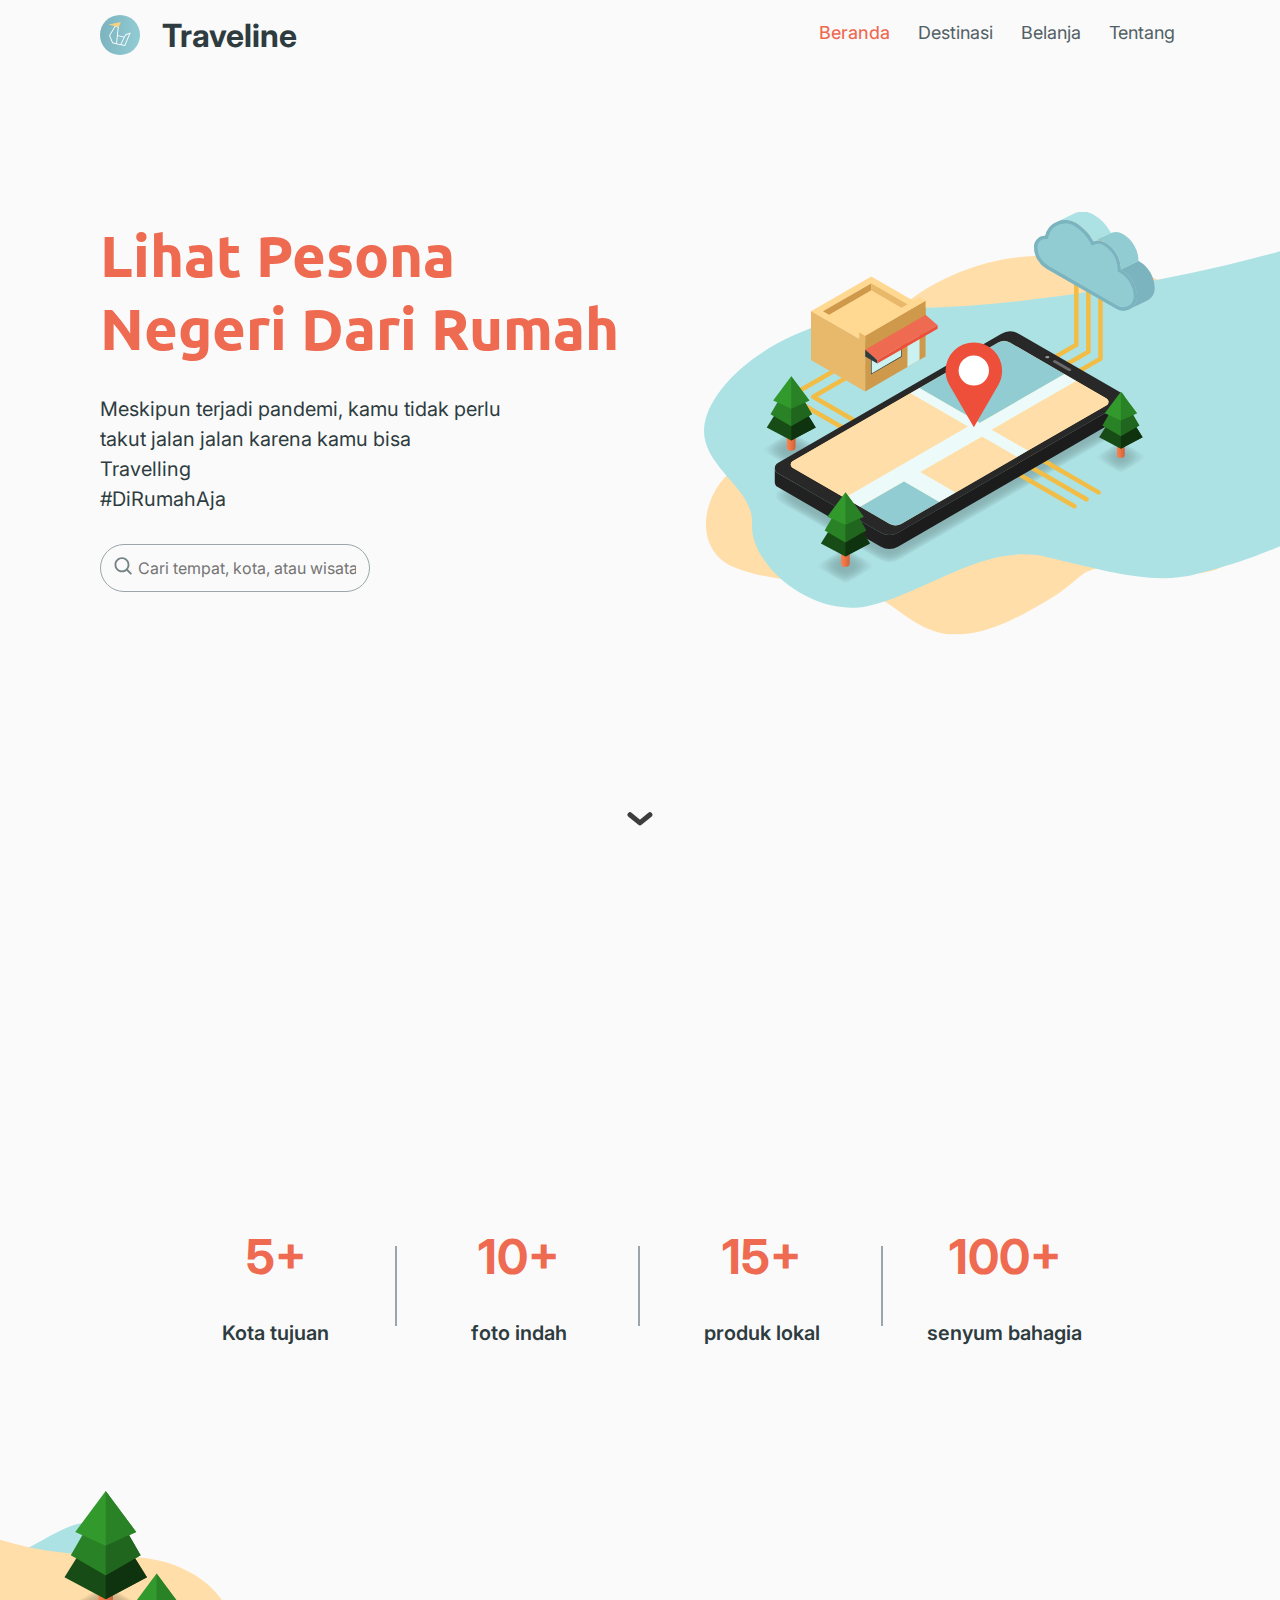
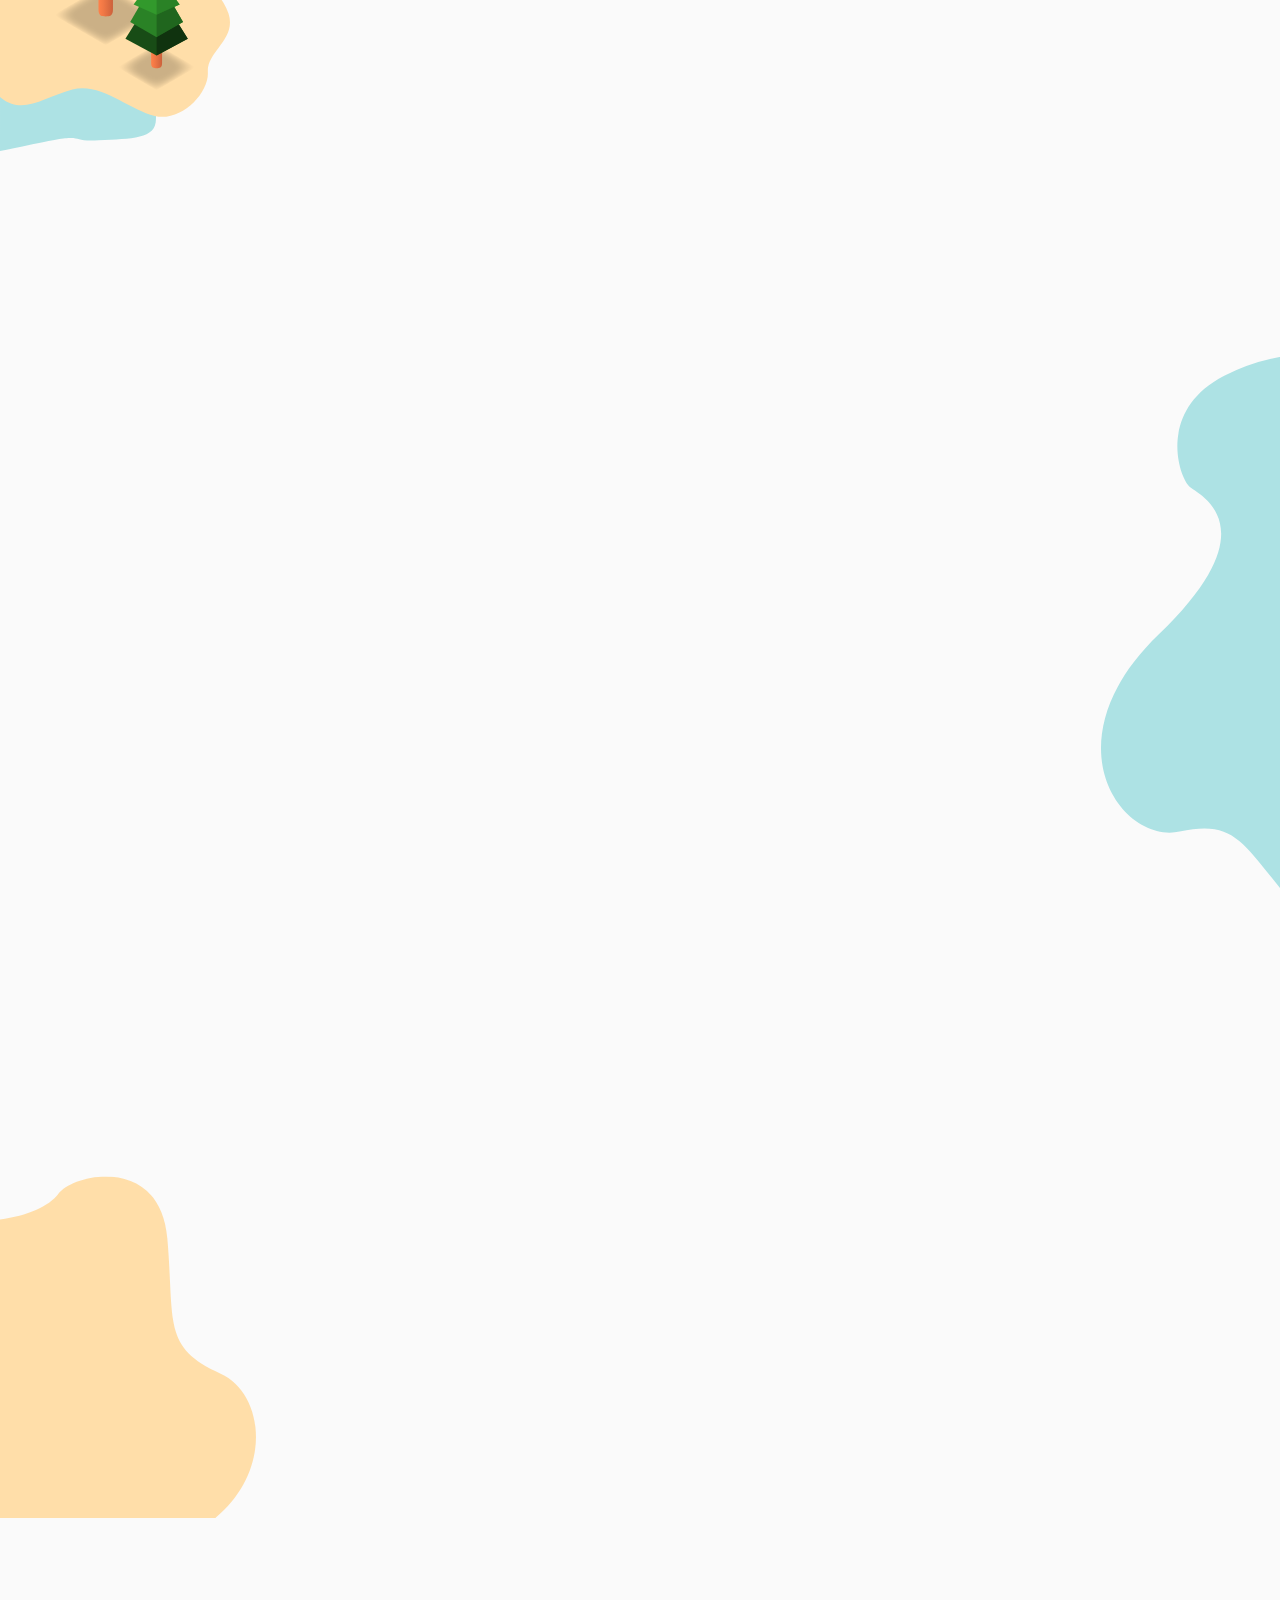
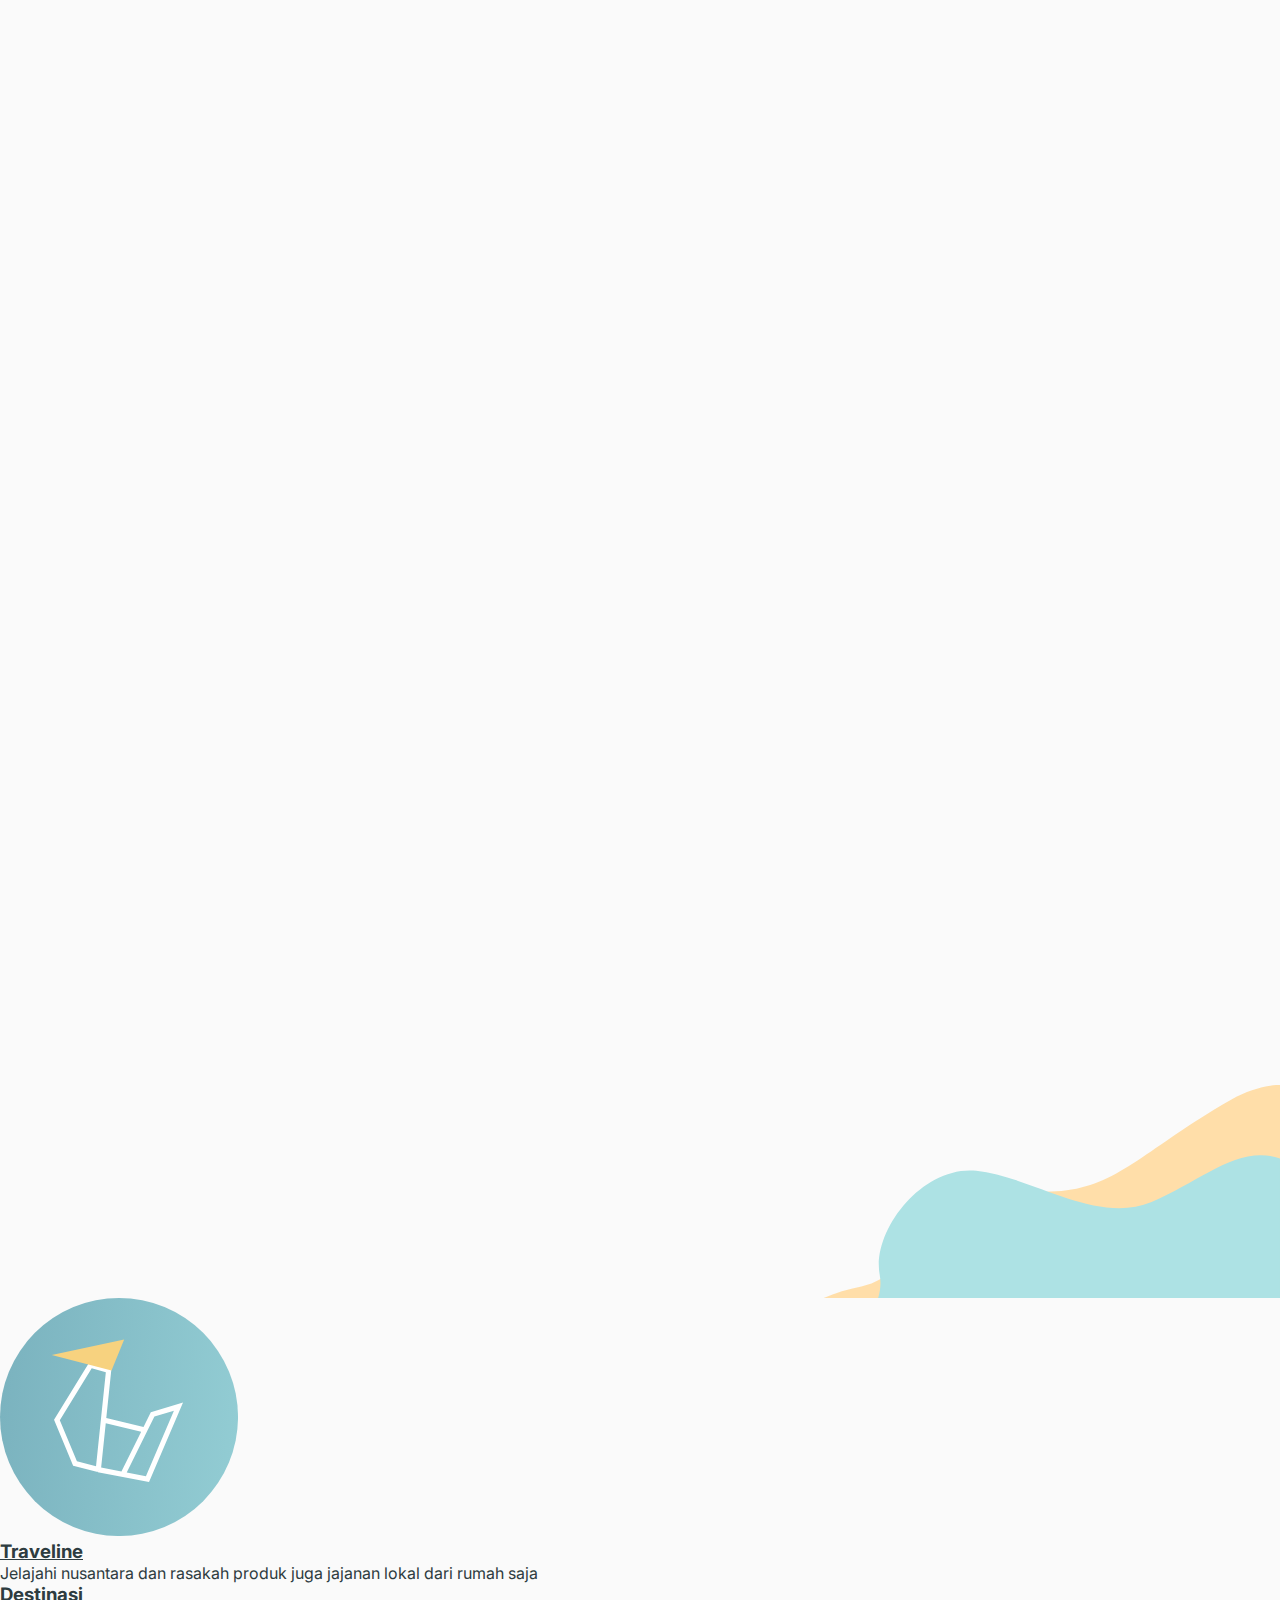
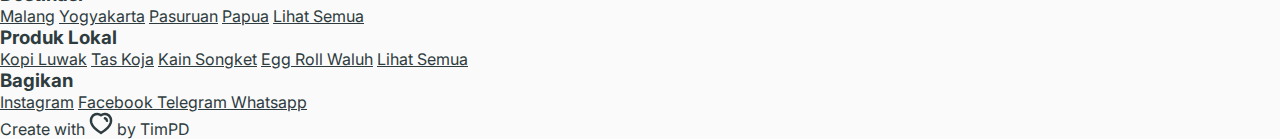
==== commit 5e9f7ed8: "Add share link and fix href link" ====
--- a/index.html
+++ b/index.html
@@ -1,305 +1,376 @@
 <!DOCTYPE html>
 <html lang="en">
-
-<head>
-  <meta charset="UTF-8" />
-  <meta name="viewport" content="width=device-width, initial-scale=1.0" />
-  <title>Beranda | Traveline</title>
-  <link rel="icon" type="image/png" href="assets/img/Logo.svg" sizes="96x96" />
-
-  <!-- ================================= CSS ================================= -->
-  <link rel="stylesheet" href="assets/css/navbar.css" />
-  <link rel="stylesheet" href="assets/css/index.css" />
-  <link rel="stylesheet" href="assets/css/scrollAnimation.css" />
-  <link rel="stylesheet" href="assets/css/footer.css" />
-</head>
-
-<body>
-  <!-- =============================== NAVBAR =============================== -->
-  <nav>
-    <a href="index.html" class="logo">
-      <div class="logo-icon">
-        <img src="assets/img/Logo.svg" alt="Traveline" />
-      </div>
-      <span>Traveline</span>
-    </a>
-
-    <div class="show white"></div>
-    <ul class="primary">
-      <div>
-        <li><a class="active">Beranda</a></li>
-        <li>
-          <a href="#sec3">Destinasi</a>
-        </li>
-        <li>
-          <a href="shopping.html">Belanja</a>
-        </li>
-        <li>
-          <a href="about.html">Tentang</a>
-        </li>
-      </div>
-      <span class="hide black">x</span>
-    </ul>
-  </nav>
-
-  <!-- ============================== SECTION 1 ============================== -->
-  <section id="sec1" class="container">
-    <div class="top">
+  <head>
+    <meta charset="UTF-8" />
+    <meta name="viewport" content="width=device-width, initial-scale=1.0" />
+    <title>Beranda | Traveline</title>
+    <link
+      rel="icon"
+      type="image/png"
+      href="assets/img/Logo.svg"
+      sizes="96x96"
+    />
+
+    <!-- ================================= CSS ================================= -->
+    <link rel="stylesheet" href="assets/css/navbar.css" />
+    <link rel="stylesheet" href="assets/css/index.css" />
+    <link rel="stylesheet" href="assets/css/scrollAnimation.css" />
+    <link rel="stylesheet" href="assets/css/footer.css" />
+  </head>
+
+  <body>
+    <!-- =============================== NAVBAR =============================== -->
+    <nav>
+      <a href="index.html" class="logo">
+        <div class="logo-icon">
+          <img src="assets/img/Logo.svg" alt="Traveline" />
+        </div>
+        <span>Traveline</span>
+      </a>
+
+      <div class="show white"></div>
+      <ul class="primary">
+        <div>
+          <li><a class="active">Beranda</a></li>
+          <li>
+            <a href="#sec3">Destinasi</a>
+          </li>
+          <li>
+            <a href="shopping.html">Belanja</a>
+          </li>
+          <li>
+            <a href="about.html">Tentang</a>
+          </li>
+        </div>
+        <span class="hide black">x</span>
+      </ul>
+    </nav>
+
+    <!-- ============================== SECTION 1 ============================== -->
+    <section id="sec1" class="container">
+      <div class="top">
+        <div class="left">
+          <h1 class="title play fadeInLeft">Lihat Pesona Negeri Dari Rumah</h1>
+          <p class="desc play delay2 fadeIn">
+            Meskipun terjadi pandemi, kamu tidak perlu takut jalan jalan karena
+            kamu bisa Travelling <span>#DiRumahAja</span>
+          </p>
+          <div class="search-box play delay2 fadeIn">
+            <div class="search-icon">
+              <img src="assets/img/icon/ic_search0.svg" />
+            </div>
+            <form id="search-city-form">
+              <input
+                type="text"
+                name="cityValue"
+                id="cityValue"
+                placeholder="Cari tempat, kota, atau wisata.."
+                required
+              />
+            </form>
+          </div>
+        </div>
+        <div class="right">
+          <div class="img-box">
+            <img
+              src="assets/img/illustration/illu_Index_main.svg"
+              alt="illu_Index_main"
+            />
+          </div>
+        </div>
+      </div>
+      <div class="bottom">
+        <a href="#sec2">
+          <div class="arrow-box play delay4 fadeInUp">
+            <img src="assets/img/icon/ic_arrow.svg" alt="ic_arrow" />
+          </div>
+        </a>
+      </div>
+    </section>
+
+    <!-- ============================== SECTION 2 ============================== -->
+    <section id="sec2" class="container">
+      <div class="content">
+        <h2 class="title onScroll fadeInLeft hidden">Apa itu Traveline?</h2>
+        <p class="desc onScroll fadeUp hidden delay1">
+          Traveline adalah sebuah web yang memberikan solusi untuk melakukan
+          jalan jalan dan belanja produk lokal secara daring tanpa perlu keluar
+          rumah.
+        </p>
+        <div class="data-box">
+          <div class="data">
+            <h3 class="counter">
+              <span class="onScrollCounter count">5</span>+
+            </h3>
+            <p>Kota tujuan</p>
+          </div>
+          <div class="data">
+            <h3 class="counter">
+              <span class="onScrollCounter count">10</span>+
+            </h3>
+            <p>foto indah</p>
+          </div>
+          <div class="data">
+            <h3 class="counter">
+              <span class="onScrollCounter count">15</span>+
+            </h3>
+            <p>produk lokal</p>
+          </div>
+          <div class="data">
+            <h3 class="counter">
+              <span class="onScrollCounter count">100</span>+
+            </h3>
+            <p>senyum bahagia</p>
+          </div>
+        </div>
+      </div>
+      <div class="bg-img-box">
+        <img
+          src="assets/img/illustration/illu_tree_left.svg"
+          alt="illu_tree_left"
+        />
+      </div>
+    </section>
+
+    <!-- ============================== SECTION 3 ============================== -->
+    <section id="sec3" class="container">
+      <div class="content">
+        <h2 class="title onScroll fadeInRight hidden">Pilih kota tujuanmu!</h2>
+        <div class="card-box">
+          <a href="destination/surabaya.html" class="card onScroll flip hidden">
+            <div class="img-box">
+              <img
+                src="assets/img/city/Surabaya/pic_surabaya-min.jpg"
+                alt="Surabaya"
+              />
+            </div>
+            <h3>Surabaya</h3>
+            <p>Jawa Timur</p>
+          </a>
+
+          <a
+            href="destination/malang.html"
+            class="card onScroll flip hidden delay1"
+          >
+            <div class="img-box">
+              <img
+                src="assets/img/city/Malang/pic_malang-min.jpg"
+                alt="Malang"
+              />
+            </div>
+            <h3>Malang</h3>
+            <p>Jawa Timur</p>
+          </a>
+
+          <a href="underDev.html" class="card onScroll flip hidden delay2">
+            <div class="img-box">
+              <img
+                src="assets/img/city/Yogyakarta/pic_yogyakarta-min.jpg"
+                alt="Kota Yogyakarta"
+              />
+            </div>
+            <h3>Kota Yogyakarta</h3>
+            <p>DI Yogyakarta</p>
+          </a>
+
+          <a href="underDev.html" class="card onScroll flip hidden">
+            <div class="img-box">
+              <img
+                src="assets/img/city/Jakarta Utara/pic_jakarta-min.jpg"
+                alt="Jakarta Utara"
+              />
+            </div>
+            <h3>Jakarta Utara</h3>
+            <p>Jakarta</p>
+          </a>
+
+          <a href="underDev.html" class="card onScroll flip hidden delay1">
+            <div class="img-box">
+              <img
+                src="assets/img/city/Denpasar/pic_denpasar-min.jpg"
+                alt="Denpasar"
+              />
+            </div>
+            <h3>Denpasar</h3>
+            <p>Bali</p>
+          </a>
+
+          <a href="underDev.html" class="card onScroll flip hidden delay2">
+            <div class="img-box">
+              <img
+                src="assets/img/city/Denpasar/pic_denpasar-min.jpg"
+                alt="Surabaya"
+              />
+            </div>
+            <h3>Kota?</h3>
+            <p>Jawa Timur</p>
+          </a>
+
+          <span>/ dummy tag /</span>
+        </div>
+      </div>
+      <div class="bg-right">
+        <img
+          src="assets/img/illustration/illu_index_right.svg"
+          alt="illu_index_right"
+        />
+      </div>
+      <div class="bg-left">
+        <img
+          src="assets/img/illustration/illu_index_left.svg"
+          alt="illu_index_left"
+        />
+      </div>
+    </section>
+
+    <!-- ============================== SECTION 4 ============================== -->
+    <section id="sec4" class="container">
       <div class="left">
-        <h1 class="title play fadeInLeft">Lihat Pesona Negeri Dari Rumah</h1>
-        <p class="desc play delay2 fadeIn">
-          Meskipun terjadi pandemi, kamu tidak perlu takut jalan jalan karena
-          kamu bisa Travelling <span>#DiRumahAja</span>
+        <h2 class="title color-white-2 onScroll fadeInLeft hidden">
+          Nikmati produk lokal di Indonesia
+        </h2>
+        <p class="desc color-light-blue onScroll fadeIn hidden">
+          Kami menyediakan berbagai macam pilihan produk olahan UMKM di berbagai
+          wilayah dari seluruh Indonesia yang tersedia untuk dipesan
         </p>
-        <div class="search-box play delay2 fadeIn">
-          <div class="search-icon">
-            <img src="assets/img/icon/ic_search0.svg" />
-          </div>
-          <form id="search-city-form">
-            <input type="text" name="cityValue" id="cityValue" placeholder="Cari tempat, kota, atau wisata.."
-              required />
-          </form>
-        </div>
       </div>
       <div class="right">
-        <div class="img-box">
-          <img src="assets/img/illustration/illu_Index_main.svg" alt="illu_Index_main" />
-        </div>
-      </div>
-    </div>
-    <div class="bottom">
-      <a href="#sec2">
-        <div class="arrow-box play delay4 fadeInUp">
-          <img src="assets/img/icon/ic_arrow.svg" alt="ic_arrow" />
-        </div>
-      </a>
-    </div>
-  </section>
-
-  <!-- ============================== SECTION 2 ============================== -->
-  <section id="sec2" class="container">
-    <div class="content">
-      <h2 class="title onScroll fadeInLeft hidden">Apa itu Traveline?</h2>
-      <p class="desc onScroll fadeUp hidden delay1">
-        Traveline adalah sebuah web yang memberikan solusi untuk melakukan
-        jalan jalan dan belanja produk lokal secara daring tanpa perlu keluar
-        rumah.
-      </p>
-      <div class="data-box">
-        <div class="data">
-          <h3 class="counter">
-            <span class="onScrollCounter count">5</span>+
-          </h3>
-          <p>Kota tujuan</p>
-        </div>
-        <div class="data">
-          <h3 class="counter">
-            <span class="onScrollCounter count">10</span>+
-          </h3>
-          <p>foto indah</p>
-        </div>
-        <div class="data">
-          <h3 class="counter">
-            <span class="onScrollCounter count">15</span>+
-          </h3>
-          <p>produk lokal</p>
-        </div>
-        <div class="data">
-          <h3 class="counter">
-            <span class="onScrollCounter count">100</span>+
-          </h3>
-          <p>senyum bahagia</p>
-        </div>
-      </div>
-    </div>
-    <div class="bg-img-box">
-      <img src="assets/img/illustration/illu_tree_left.svg" alt="illu_tree_left" />
-    </div>
-  </section>
-
-  <!-- ============================== SECTION 3 ============================== -->
-  <section id="sec3" class="container">
-    <div class="content">
-      <h2 class="title onScroll fadeInRight hidden">Pilih kota tujuanmu!</h2>
-      <div class="card-box">
-        <a href="destination/surabaya.html" class="card onScroll flip hidden">
-          <div class="img-box">
-            <img src="assets/img/city/Surabaya/pic_surabaya-min.jpg" alt="Surabaya" />
-          </div>
-          <h3>Surabaya</h3>
-          <p>Jawa Timur</p>
+        <a
+          href="./shopping.html"
+          class="button onScroll fadeInRight hidden delay1"
+        >
+          <span class="color-red-20">Lihat produk yang tersedia</span>
+          <img
+            src="assets/img/icon/ic_arrow-button.svg"
+            alt="ic_arrow-button"
+          />
         </a>
-
-        <a href="destination/malang.html" class="card onScroll flip hidden delay1">
-          <div class="img-box">
-            <img src="assets/img/city/Malang/pic_malang-min.jpg" alt="Malang" />
-          </div>
-          <h3>Malang</h3>
-          <p>Jawa Timur</p>
-        </a>
-
-        <a href="underDev.html" class="card onScroll flip hidden delay2">
-          <div class="img-box">
-            <img src="assets/img/city/Yogyakarta/pic_yogyakarta-min.jpg" alt="Kota Yogyakarta" />
-          </div>
-          <h3>Kota Yogyakarta</h3>
-          <p>DI Yogyakarta</p>
-        </a>
-
-        <a href="underDev.html" class="card onScroll flip hidden">
-          <div class="img-box">
-            <img src="assets/img/city/Jakarta Utara/pic_jakarta-min.jpg" alt="Jakarta Utara" />
-          </div>
-          <h3>Jakarta Utara</h3>
-          <p>Jakarta</p>
-        </a>
-
-        <a href="underDev.html" class="card onScroll flip hidden delay1">
-          <div class="img-box">
-            <img src="assets/img/city/Denpasar/pic_denpasar-min.jpg" alt="Denpasar" />
-          </div>
-          <h3>Denpasar</h3>
-          <p>Bali</p>
-        </a>
-
-        <a href="underDev.html" class="card onScroll flip hidden delay2">
-          <div class="img-box">
-            <img src="assets/img/city/Denpasar/pic_denpasar-min.jpg" alt="Surabaya" />
-          </div>
-          <h3>Kota?</h3>
-          <p>Jawa Timur</p>
-        </a>
-
-        <span>/ dummy tag /</span>
-      </div>
-    </div>
-    <div class="bg-right">
-      <img src="assets/img/illustration/illu_index_right.svg" alt="illu_index_right" />
-    </div>
-    <div class="bg-left">
-      <img src="assets/img/illustration/illu_index_left.svg" alt="illu_index_left" />
-    </div>
-  </section>
-
-  <!-- ============================== SECTION 4 ============================== -->
-  <section id="sec4" class="container">
-    <div class="left">
-      <h2 class="title color-white-2 onScroll fadeInLeft hidden">
-        Nikmati produk lokal di Indonesia
-      </h2>
-      <p class="desc color-light-blue onScroll fadeIn hidden">
-        Kami menyediakan berbagai macam pilihan produk olahan UMKM di berbagai
-        wilayah dari seluruh Indonesia yang tersedia untuk dipesan
-      </p>
-    </div>
-    <div class="right">
-      <a href="./shopping.html" class="button onScroll fadeInRight hidden delay1">
-        <span class="color-red-20">Lihat produk yang tersedia</span>
-        <img src="assets/img/icon/ic_arrow-button.svg" alt="ic_arrow-button" />
-      </a>
-    </div>
-  </section>
-
-  <!-- ============================== SECTION 5 ============================== -->
-  <section id="sec5" class="container">
-    <div class="content">
-      <h2 class="title onScroll fadeInLeft hidden">Berbagi itu indah.</h2>
-      <p class="desc onScroll fadeInUp hidden delay1">
-        Bagikan ke teman, kerabat, atau saudaramu agar dapat melihat pesona
-        Indonesia bersama - sama!
-      </p>
-      <div class="share-container">
-        <a href="https://twitter.com/intent/tweet?url=%20https%3A%2F%2Ftraveline.web.app%2F&text=Bosen%20dirumah%20terus%3F%20Kuy%20Buka%20Traveline"
-          class="share onScroll fadeIn hidden delay1" target="_blank">
-          <img src="assets/img/icon/ic_twitter.svg" alt="Twitter" />
-          <span>Twitter</span>
-        </a>
-
-        <a href="https://www.facebook.com/sharer/sharer.php?u=https://traveline.web.app/"
-          class="share onScroll fadeIn hidden delay2" target="_blank">
-          <img src="assets/img/icon/ic_facebook.svg" alt="Facebook" />
-          <span>Facebook</span>
-        </a>
-
-        <a href="https://t.me/share/url?url=https%3A%2F%2Ftraveline.web.app%2F&text=Bosen%20dirumah%20terus%3F%20Kuy%20Buka%20Traveline%21"
-          class="share onScroll fadeIn hidden delay3" target="_blank">
-          <img src="assets/img/icon/ic_telegram.svg" alt="Telegram" />
-          <span>Telegram</span>
-        </a>
-
-        <a href="https://api.whatsapp.com/send?text=Bosen%20Dirumah%20Terus%3F%20Kuy%20Buka%20Traveline%20di%20https%3A%2F%2Ftraveline.web.app%2F"
-          class="share onScroll fadeIn hidden delay4" target="_blank">
-          <img src="assets/img/icon/ic_whatsapp.svg" alt="Whatsapp" />
-          <span>Whatsapp</span>
-        </a>
-      </div>
-    </div>
-
-    <div class="bg">
-      <img src="assets/img/illustration/illu_footer_above.svg" alt="illu_footer_above" />
-    </div>
-  </section>
-
-  <!-- =============================== FOOTER =============================== -->
-  <footer>
-    <div class="top">
-      <div class="left">
-        <a href="index.html" class="logo">
-          <img src="assets/img/Logo.svg" alt="Traveline" />
-          <h3>Traveline</h3>
-        </a>
-        <p>
-          Jelajahi nusantara dan rasakah produk juga jajanan lokal dari rumah
-          saja
+      </div>
+    </section>
+
+    <!-- ============================== SECTION 5 ============================== -->
+    <section id="sec5" class="container">
+      <div class="content">
+        <h2 class="title onScroll fadeInLeft hidden">Berbagi itu indah.</h2>
+        <p class="desc onScroll fadeInUp hidden delay1">
+          Bagikan ke teman, kerabat, atau saudaramu agar dapat melihat pesona
+          Indonesia bersama - sama!
         </p>
-      </div>
-      <div class="right">
-        <div class="column">
-          <h3>Destinasi</h3>
-          <a href="destination/malang.html">Malang</a>
-          <a href="destination/surabaya.html">Surabaya</a>
-          <a href="underDev.html">Yogyakarta</a>
-          <a href="underDev.html">Bali</a>
-          <a href="index.html#sec3" class="see">Lihat Semua</a>
-        </div>
-
-        <div class="column">
-          <h3>Produk Lokal</h3>
-          <a href="underDev.html">Kopi Luwak</a>
-          <a href="underDev.html">Tas Koja</a>
-          <a href="underDev.html">Kain Songket</a>
-          <a href="underDev.html">Egg Roll Waluh</a>
-          <a href="shopping.html" class="see">Lihat Semua</a>
-        </div>
-
-        <div class="column">
-          <h3>Bagikan</h3>
-          <a href="https://twitter.com/intent/tweet?url=%20https%3A%2F%2Ftraveline.web.app%2F&text=Bosen%20dirumah%20terus%3F%20Kuy%20Buka%20Traveline"
-            target="_blank">Twitter</a>
-          <a href="https://www.facebook.com/sharer/sharer.php?u=https://traveline.web.app/" target="_blank">Facebook
-          </a>
-          <a href="https://t.me/share/url?url=https%3A%2F%2Ftraveline.web.app%2F&text=Bosen%20dirumah%20terus%3F%20Kuy%20Buka%20Traveline%21"
-            target="_blank">Telegram
-          </a>
-          <a href="https://api.whatsapp.com/send?text=Bosen%20Dirumah%20Terus%3F%20Kuy%20Buka%20Traveline%20di%20https%3A%2F%2Ftraveline.web.app%2F"
-            target="_blank">Whatsapp
-          </a>
-        </div>
-      </div>
-    </div>
-
-    <div class="bottom">
-      Create with
-      <span><img src="assets/img/icon/ic_heart.svg" alt="Heart" /></span> by
-      TimPD
-    </div>
-  </footer>
-
-  <!-- ============================== JS SCRIPT ============================== -->
-  <script src="assets/js/jquery-3.4.1.min.js"></script>
-  <script src="assets/js/navbar.js"></script>
-  <script src="assets/js/search.js"></script>
-  <script src="assets/js/scrollAnimation.js"></script>
-</body>
-
-</html>+        <div class="share-container">
+          <a
+            href="underDev.html"
+            class="share onScroll fadeIn hidden delay1"
+            target="_blank"
+          >
+            <img
+              src="assets/img/icon/ic_instagram-sketched.svg"
+              alt="Instagram"
+            />
+            <span>Instagram</span>
+          </a>
+
+          <a
+            href="https://www.facebook.com/sharer/sharer.php?u=https://traveline.web.app/"
+            class="share onScroll fadeIn hidden delay2"
+            target="_blank"
+          >
+            <img src="assets/img/icon/ic_facebook.svg" alt="Facebook" />
+            <span>Facebook</span>
+          </a>
+
+          <a
+            href="https://t.me/share/url?url=https%3A%2F%2Ftraveline.web.app%2F&text=Bosen%20dirumah%20terus%3F%20Kuy%20Buka%20Traveline%21"
+            class="share onScroll fadeIn hidden delay3"
+            target="_blank"
+          >
+            <img src="assets/img/icon/ic_telegram.svg" alt="Telegram" />
+            <span>Telegram</span>
+          </a>
+
+          <a
+            href="https://api.whatsapp.com/send?text=Bosen%20Dirumah%20Terus%3F%20Kuy%20Buka%20Traveline%20di%20https%3A%2F%2Ftraveline.web.app%2F"
+            class="share onScroll fadeIn hidden delay4"
+            target="_blank"
+          >
+            <img src="assets/img/icon/ic_whatsapp.svg" alt="Whatsapp" />
+            <span>Whatsapp</span>
+          </a>
+        </div>
+      </div>
+
+      <div class="bg">
+        <img
+          src="assets/img/illustration/illu_footer_above.svg"
+          alt="illu_footer_above"
+        />
+      </div>
+    </section>
+
+    <!-- =============================== FOOTER =============================== -->
+    <footer>
+      <div class="top">
+        <div class="left">
+          <a href="index.html" class="logo">
+            <img src="assets/img/Logo.svg" alt="Traveline" />
+            <h3>Traveline</h3>
+          </a>
+          <p>
+            Jelajahi nusantara dan rasakah produk juga jajanan lokal dari rumah
+            saja
+          </p>
+        </div>
+        <div class="right">
+          <div class="column">
+            <h3>Destinasi</h3>
+            <a href="destination/malang.html">Malang</a>
+            <a href="underDev.html">Yogyakarta</a>
+            <a href="underDev.html">Pasuruan</a>
+            <a href="underDev.html">Papua</a>
+            <a href="underDev.html" class="see">Lihat Semua</a>
+          </div>
+
+          <div class="column">
+            <h3>Produk Lokal</h3>
+            <a href="underDev.html">Kopi Luwak</a>
+            <a href="underDev.html">Tas Koja</a>
+            <a href="underDev.html">Kain Songket</a>
+            <a href="underDev.html">Egg Roll Waluh</a>
+            <a href="underDev.html" class="see">Lihat Semua</a>
+          </div>
+
+          <div class="column">
+            <h3>Bagikan</h3>
+            <a href="#" target="_blank">Instagram</a>
+            <a
+              href="https://www.facebook.com/sharer/sharer.php?u=https://traveline.web.app/"
+              target="_blank"
+              >Facebook
+            </a>
+            <a
+              href="https://t.me/share/url?url=https%3A%2F%2Ftraveline.web.app%2F&text=Bosen%20dirumah%20terus%3F%20Kuy%20Buka%20Traveline%21"
+              target="_blank"
+              >Telegram
+            </a>
+            <a
+              href="https://api.whatsapp.com/send?text=Bosen%20Dirumah%20Terus%3F%20Kuy%20Buka%20Traveline%20di%20https%3A%2F%2Ftraveline.web.app%2F"
+              target="_blank"
+              >Whatsapp
+            </a>
+          </div>
+        </div>
+      </div>
+
+      <div class="bottom">
+        Create with
+        <span><img src="assets/img/icon/ic_heart.svg" alt="Heart" /></span> by
+        TimPD
+      </div>
+    </footer>
+
+    <!-- ============================== JS SCRIPT ============================== -->
+    <script src="assets/js/jquery-3.4.1.min.js"></script>
+    <script src="assets/js/navbar.js"></script>
+    <script src="assets/js/search.js"></script>
+    <script src="assets/js/scrollAnimation.js"></script>
+  </body>
+</html>
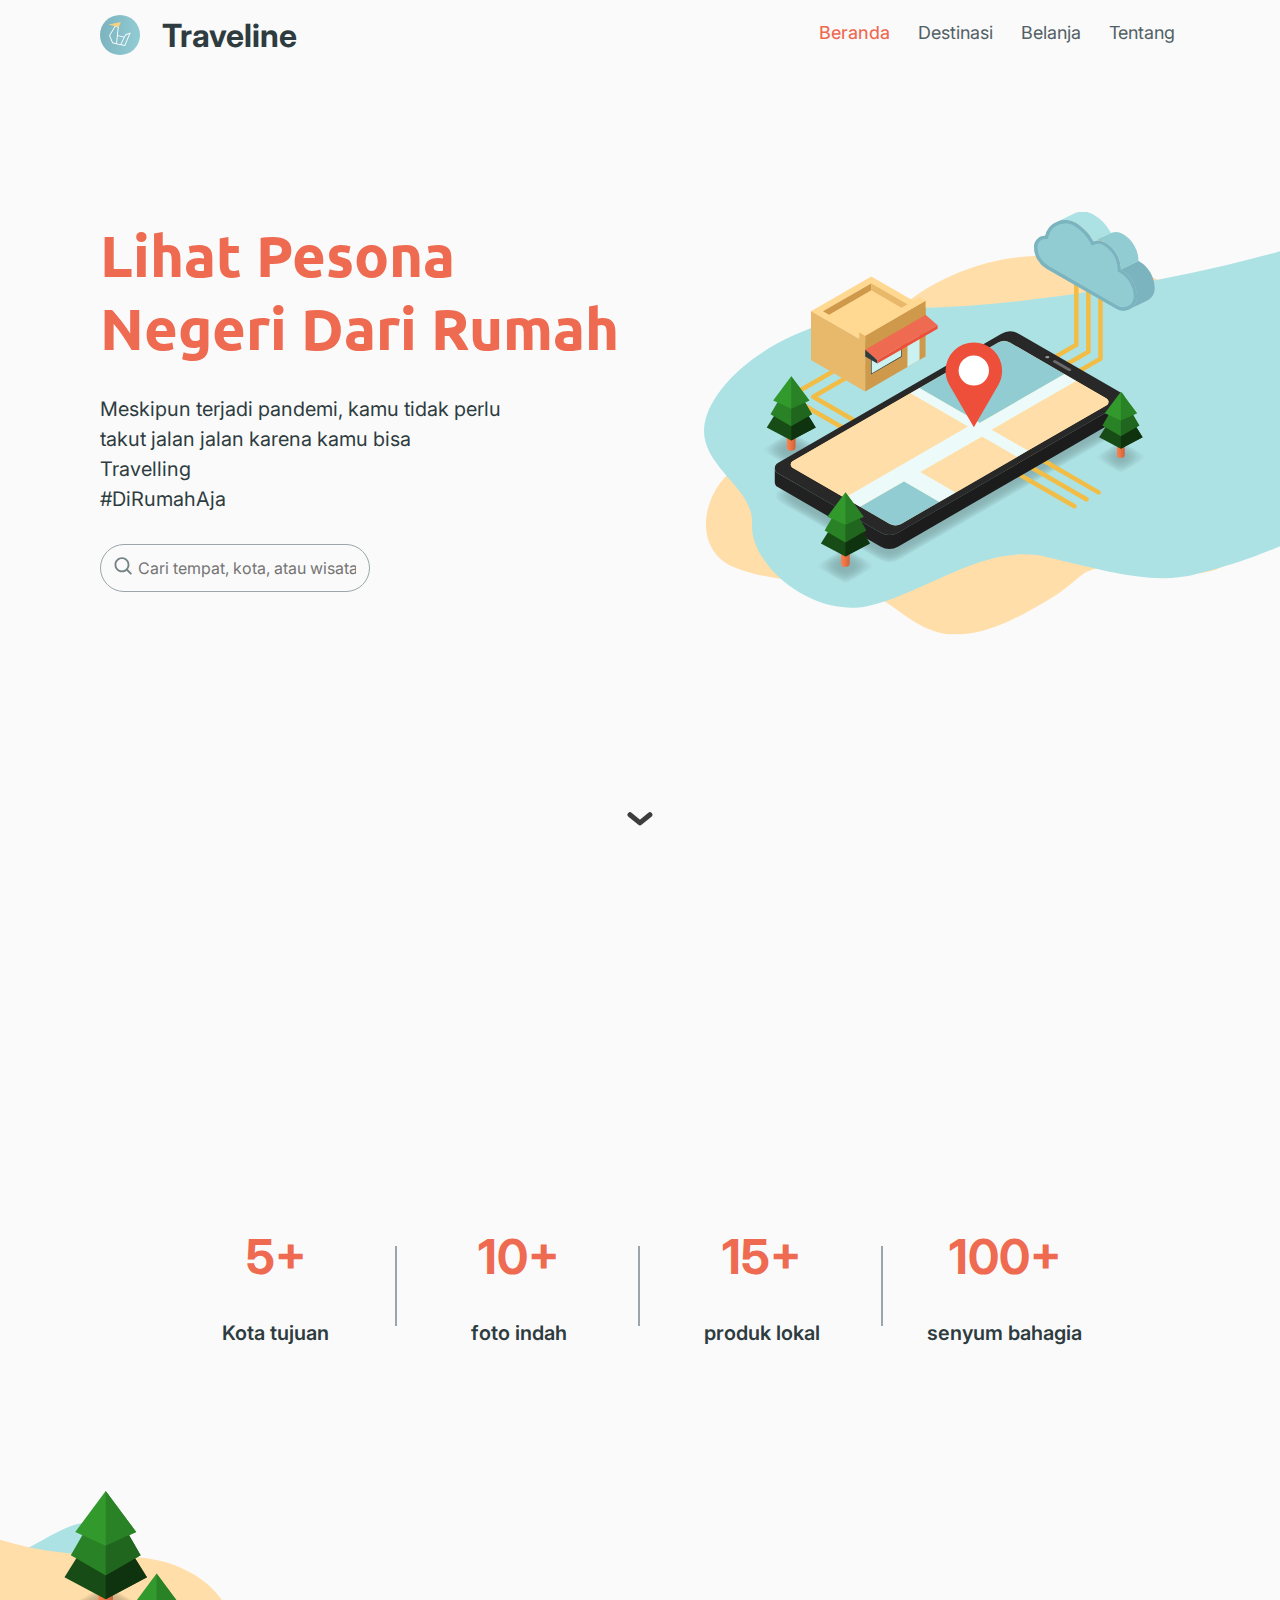
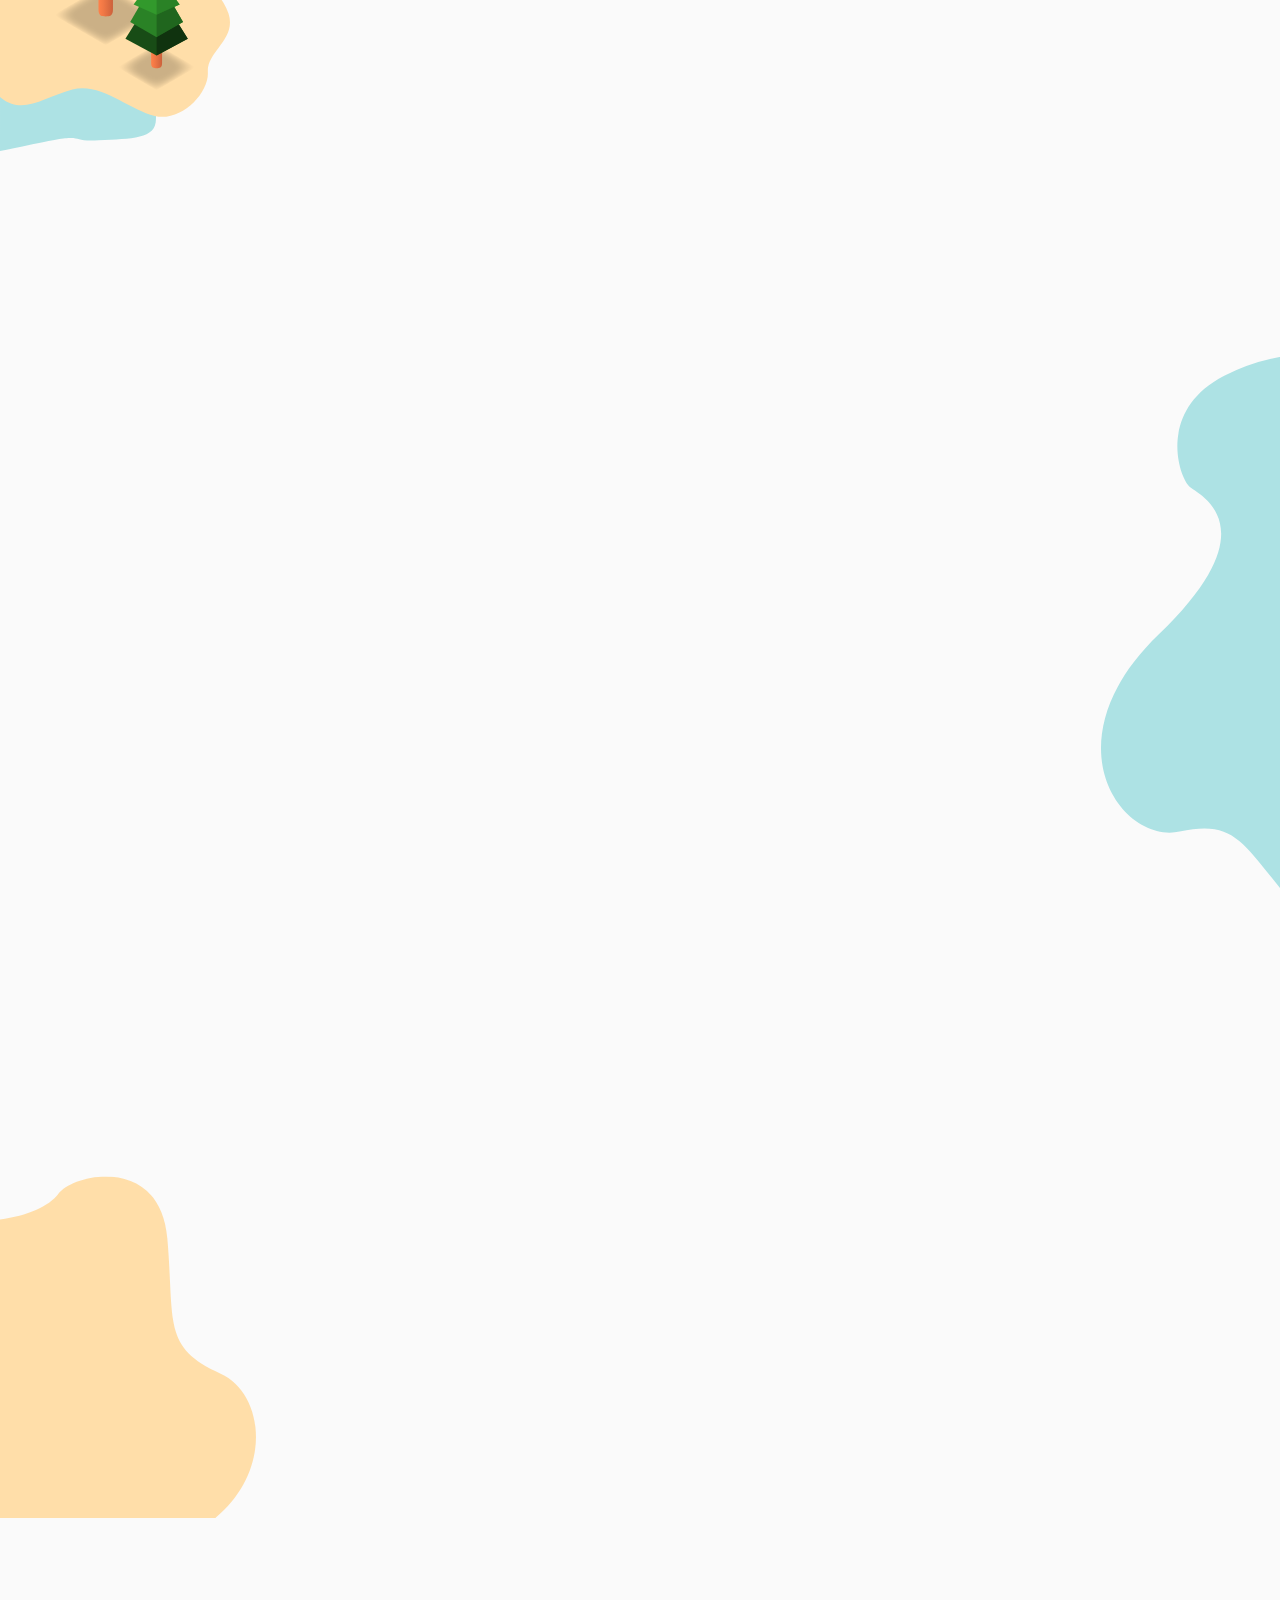
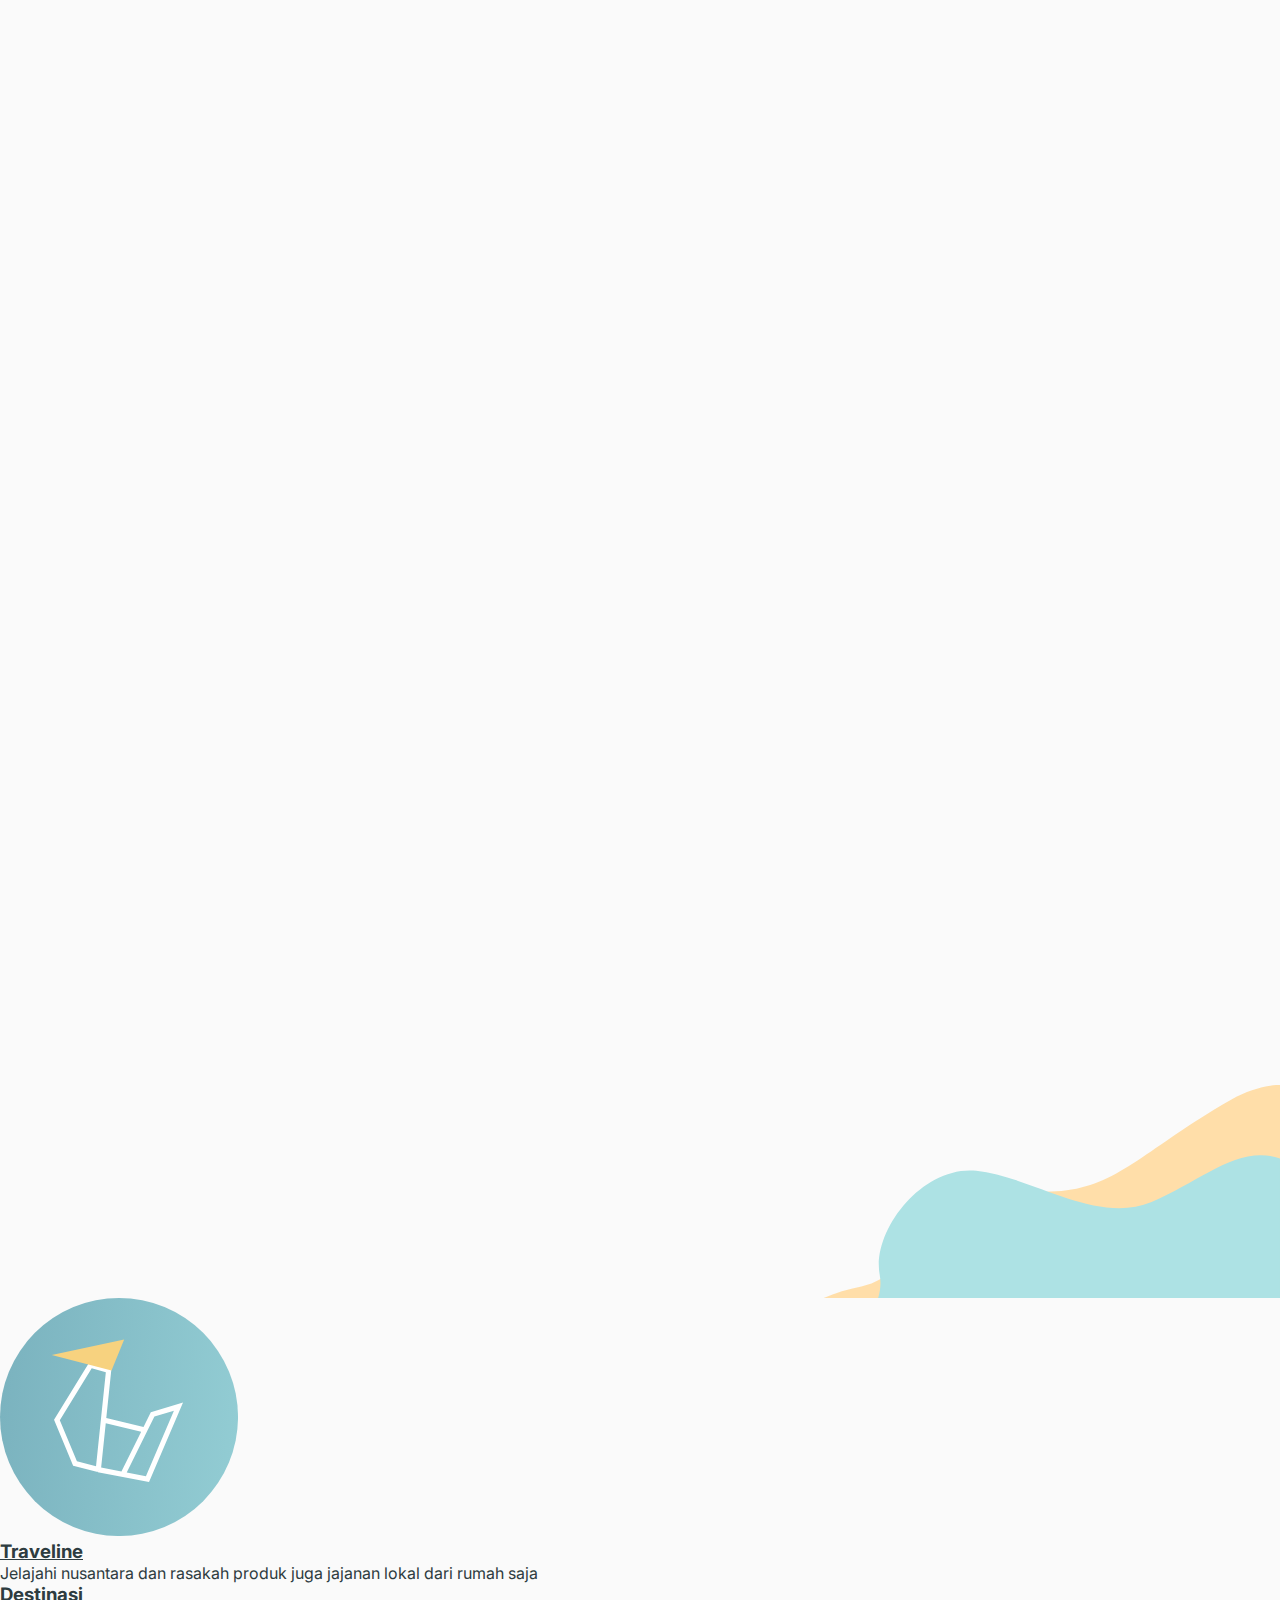
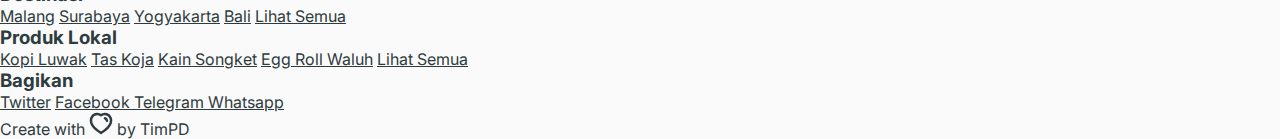
==== commit 27eac57b: "Merge pull request #12 from angkasa27/develop" ====
--- a/index.html
+++ b/index.html
@@ -1,376 +1,305 @@
 <!DOCTYPE html>
 <html lang="en">
-  <head>
-    <meta charset="UTF-8" />
-    <meta name="viewport" content="width=device-width, initial-scale=1.0" />
-    <title>Beranda | Traveline</title>
-    <link
-      rel="icon"
-      type="image/png"
-      href="assets/img/Logo.svg"
-      sizes="96x96"
-    />
-
-    <!-- ================================= CSS ================================= -->
-    <link rel="stylesheet" href="assets/css/navbar.css" />
-    <link rel="stylesheet" href="assets/css/index.css" />
-    <link rel="stylesheet" href="assets/css/scrollAnimation.css" />
-    <link rel="stylesheet" href="assets/css/footer.css" />
-  </head>
-
-  <body>
-    <!-- =============================== NAVBAR =============================== -->
-    <nav>
-      <a href="index.html" class="logo">
-        <div class="logo-icon">
+
+<head>
+  <meta charset="UTF-8" />
+  <meta name="viewport" content="width=device-width, initial-scale=1.0" />
+  <title>Beranda | Traveline</title>
+  <link rel="icon" type="image/png" href="assets/img/Logo.svg" sizes="96x96" />
+
+  <!-- ================================= CSS ================================= -->
+  <link rel="stylesheet" href="assets/css/navbar.css" />
+  <link rel="stylesheet" href="assets/css/index.css" />
+  <link rel="stylesheet" href="assets/css/scrollAnimation.css" />
+  <link rel="stylesheet" href="assets/css/footer.css" />
+</head>
+
+<body>
+  <!-- =============================== NAVBAR =============================== -->
+  <nav>
+    <a href="index.html" class="logo">
+      <div class="logo-icon">
+        <img src="assets/img/Logo.svg" alt="Traveline" />
+      </div>
+      <span>Traveline</span>
+    </a>
+
+    <div class="show white"></div>
+    <ul class="primary">
+      <div>
+        <li><a class="active">Beranda</a></li>
+        <li>
+          <a href="#sec3">Destinasi</a>
+        </li>
+        <li>
+          <a href="shopping.html">Belanja</a>
+        </li>
+        <li>
+          <a href="about.html">Tentang</a>
+        </li>
+      </div>
+      <span class="hide black">x</span>
+    </ul>
+  </nav>
+
+  <!-- ============================== SECTION 1 ============================== -->
+  <section id="sec1" class="container">
+    <div class="top">
+      <div class="left">
+        <h1 class="title play fadeInLeft">Lihat Pesona Negeri Dari Rumah</h1>
+        <p class="desc play delay2 fadeIn">
+          Meskipun terjadi pandemi, kamu tidak perlu takut jalan jalan karena
+          kamu bisa Travelling <span>#DiRumahAja</span>
+        </p>
+        <div class="search-box play delay2 fadeIn">
+          <div class="search-icon">
+            <img src="assets/img/icon/ic_search0.svg" />
+          </div>
+          <form id="search-city-form">
+            <input type="text" name="cityValue" id="cityValue" placeholder="Cari tempat, kota, atau wisata.."
+              required />
+          </form>
+        </div>
+      </div>
+      <div class="right">
+        <div class="img-box">
+          <img src="assets/img/illustration/illu_Index_main.svg" alt="illu_Index_main" />
+        </div>
+      </div>
+    </div>
+    <div class="bottom">
+      <a href="#sec2">
+        <div class="arrow-box play delay4 fadeInUp">
+          <img src="assets/img/icon/ic_arrow.svg" alt="ic_arrow" />
+        </div>
+      </a>
+    </div>
+  </section>
+
+  <!-- ============================== SECTION 2 ============================== -->
+  <section id="sec2" class="container">
+    <div class="content">
+      <h2 class="title onScroll fadeInLeft hidden">Apa itu Traveline?</h2>
+      <p class="desc onScroll fadeUp hidden delay1">
+        Traveline adalah sebuah web yang memberikan solusi untuk melakukan
+        jalan jalan dan belanja produk lokal secara daring tanpa perlu keluar
+        rumah.
+      </p>
+      <div class="data-box">
+        <div class="data">
+          <h3 class="counter">
+            <span class="onScrollCounter count">5</span>+
+          </h3>
+          <p>Kota tujuan</p>
+        </div>
+        <div class="data">
+          <h3 class="counter">
+            <span class="onScrollCounter count">10</span>+
+          </h3>
+          <p>foto indah</p>
+        </div>
+        <div class="data">
+          <h3 class="counter">
+            <span class="onScrollCounter count">15</span>+
+          </h3>
+          <p>produk lokal</p>
+        </div>
+        <div class="data">
+          <h3 class="counter">
+            <span class="onScrollCounter count">100</span>+
+          </h3>
+          <p>senyum bahagia</p>
+        </div>
+      </div>
+    </div>
+    <div class="bg-img-box">
+      <img src="assets/img/illustration/illu_tree_left.svg" alt="illu_tree_left" />
+    </div>
+  </section>
+
+  <!-- ============================== SECTION 3 ============================== -->
+  <section id="sec3" class="container">
+    <div class="content">
+      <h2 class="title onScroll fadeInRight hidden">Pilih kota tujuanmu!</h2>
+      <div class="card-box">
+        <a href="destination/surabaya.html" class="card onScroll flip hidden">
+          <div class="img-box">
+            <img src="assets/img/city/Surabaya/pic_surabaya-min.jpg" alt="Surabaya" />
+          </div>
+          <h3>Surabaya</h3>
+          <p>Jawa Timur</p>
+        </a>
+
+        <a href="destination/malang.html" class="card onScroll flip hidden delay1">
+          <div class="img-box">
+            <img src="assets/img/city/Malang/pic_malang-min.jpg" alt="Malang" />
+          </div>
+          <h3>Malang</h3>
+          <p>Jawa Timur</p>
+        </a>
+
+        <a href="underDev.html" class="card onScroll flip hidden delay2">
+          <div class="img-box">
+            <img src="assets/img/city/Yogyakarta/pic_yogyakarta-min.jpg" alt="Kota Yogyakarta" />
+          </div>
+          <h3>Kota Yogyakarta</h3>
+          <p>DI Yogyakarta</p>
+        </a>
+
+        <a href="underDev.html" class="card onScroll flip hidden">
+          <div class="img-box">
+            <img src="assets/img/city/Jakarta Utara/pic_jakarta-min.jpg" alt="Jakarta Utara" />
+          </div>
+          <h3>Jakarta Utara</h3>
+          <p>Jakarta</p>
+        </a>
+
+        <a href="underDev.html" class="card onScroll flip hidden delay1">
+          <div class="img-box">
+            <img src="assets/img/city/Denpasar/pic_denpasar-min.jpg" alt="Denpasar" />
+          </div>
+          <h3>Denpasar</h3>
+          <p>Bali</p>
+        </a>
+
+        <a href="underDev.html" class="card onScroll flip hidden delay2">
+          <div class="img-box">
+            <img src="assets/img/city/Denpasar/pic_denpasar-min.jpg" alt="Surabaya" />
+          </div>
+          <h3>Kota?</h3>
+          <p>Jawa Timur</p>
+        </a>
+
+        <span>/ dummy tag /</span>
+      </div>
+    </div>
+    <div class="bg-right">
+      <img src="assets/img/illustration/illu_index_right.svg" alt="illu_index_right" />
+    </div>
+    <div class="bg-left">
+      <img src="assets/img/illustration/illu_index_left.svg" alt="illu_index_left" />
+    </div>
+  </section>
+
+  <!-- ============================== SECTION 4 ============================== -->
+  <section id="sec4" class="container">
+    <div class="left">
+      <h2 class="title color-white-2 onScroll fadeInLeft hidden">
+        Nikmati produk lokal di Indonesia
+      </h2>
+      <p class="desc color-light-blue onScroll fadeIn hidden">
+        Kami menyediakan berbagai macam pilihan produk olahan UMKM di berbagai
+        wilayah dari seluruh Indonesia yang tersedia untuk dipesan
+      </p>
+    </div>
+    <div class="right">
+      <a href="./shopping.html" class="button onScroll fadeInRight hidden delay1">
+        <span class="color-red-20">Lihat produk yang tersedia</span>
+        <img src="assets/img/icon/ic_arrow-button.svg" alt="ic_arrow-button" />
+      </a>
+    </div>
+  </section>
+
+  <!-- ============================== SECTION 5 ============================== -->
+  <section id="sec5" class="container">
+    <div class="content">
+      <h2 class="title onScroll fadeInLeft hidden">Berbagi itu indah.</h2>
+      <p class="desc onScroll fadeInUp hidden delay1">
+        Bagikan ke teman, kerabat, atau saudaramu agar dapat melihat pesona
+        Indonesia bersama - sama!
+      </p>
+      <div class="share-container">
+        <a href="https://twitter.com/intent/tweet?url=%20https%3A%2F%2Ftraveline.web.app%2F&text=Bosen%20dirumah%20terus%3F%20Kuy%20Buka%20Traveline"
+          class="share onScroll fadeIn hidden delay1" target="_blank">
+          <img src="assets/img/icon/ic_twitter.svg" alt="Twitter" />
+          <span>Twitter</span>
+        </a>
+
+        <a href="https://www.facebook.com/sharer/sharer.php?u=https://traveline.web.app/"
+          class="share onScroll fadeIn hidden delay2" target="_blank">
+          <img src="assets/img/icon/ic_facebook.svg" alt="Facebook" />
+          <span>Facebook</span>
+        </a>
+
+        <a href="https://t.me/share/url?url=https%3A%2F%2Ftraveline.web.app%2F&text=Bosen%20dirumah%20terus%3F%20Kuy%20Buka%20Traveline%21"
+          class="share onScroll fadeIn hidden delay3" target="_blank">
+          <img src="assets/img/icon/ic_telegram.svg" alt="Telegram" />
+          <span>Telegram</span>
+        </a>
+
+        <a href="https://api.whatsapp.com/send?text=Bosen%20Dirumah%20Terus%3F%20Kuy%20Buka%20Traveline%20di%20https%3A%2F%2Ftraveline.web.app%2F"
+          class="share onScroll fadeIn hidden delay4" target="_blank">
+          <img src="assets/img/icon/ic_whatsapp.svg" alt="Whatsapp" />
+          <span>Whatsapp</span>
+        </a>
+      </div>
+    </div>
+
+    <div class="bg">
+      <img src="assets/img/illustration/illu_footer_above.svg" alt="illu_footer_above" />
+    </div>
+  </section>
+
+  <!-- =============================== FOOTER =============================== -->
+  <footer>
+    <div class="top">
+      <div class="left">
+        <a href="index.html" class="logo">
           <img src="assets/img/Logo.svg" alt="Traveline" />
-        </div>
-        <span>Traveline</span>
-      </a>
-
-      <div class="show white"></div>
-      <ul class="primary">
-        <div>
-          <li><a class="active">Beranda</a></li>
-          <li>
-            <a href="#sec3">Destinasi</a>
-          </li>
-          <li>
-            <a href="shopping.html">Belanja</a>
-          </li>
-          <li>
-            <a href="about.html">Tentang</a>
-          </li>
-        </div>
-        <span class="hide black">x</span>
-      </ul>
-    </nav>
-
-    <!-- ============================== SECTION 1 ============================== -->
-    <section id="sec1" class="container">
-      <div class="top">
-        <div class="left">
-          <h1 class="title play fadeInLeft">Lihat Pesona Negeri Dari Rumah</h1>
-          <p class="desc play delay2 fadeIn">
-            Meskipun terjadi pandemi, kamu tidak perlu takut jalan jalan karena
-            kamu bisa Travelling <span>#DiRumahAja</span>
-          </p>
-          <div class="search-box play delay2 fadeIn">
-            <div class="search-icon">
-              <img src="assets/img/icon/ic_search0.svg" />
-            </div>
-            <form id="search-city-form">
-              <input
-                type="text"
-                name="cityValue"
-                id="cityValue"
-                placeholder="Cari tempat, kota, atau wisata.."
-                required
-              />
-            </form>
-          </div>
-        </div>
-        <div class="right">
-          <div class="img-box">
-            <img
-              src="assets/img/illustration/illu_Index_main.svg"
-              alt="illu_Index_main"
-            />
-          </div>
-        </div>
-      </div>
-      <div class="bottom">
-        <a href="#sec2">
-          <div class="arrow-box play delay4 fadeInUp">
-            <img src="assets/img/icon/ic_arrow.svg" alt="ic_arrow" />
-          </div>
-        </a>
-      </div>
-    </section>
-
-    <!-- ============================== SECTION 2 ============================== -->
-    <section id="sec2" class="container">
-      <div class="content">
-        <h2 class="title onScroll fadeInLeft hidden">Apa itu Traveline?</h2>
-        <p class="desc onScroll fadeUp hidden delay1">
-          Traveline adalah sebuah web yang memberikan solusi untuk melakukan
-          jalan jalan dan belanja produk lokal secara daring tanpa perlu keluar
-          rumah.
+          <h3>Traveline</h3>
+        </a>
+        <p>
+          Jelajahi nusantara dan rasakah produk juga jajanan lokal dari rumah
+          saja
         </p>
-        <div class="data-box">
-          <div class="data">
-            <h3 class="counter">
-              <span class="onScrollCounter count">5</span>+
-            </h3>
-            <p>Kota tujuan</p>
-          </div>
-          <div class="data">
-            <h3 class="counter">
-              <span class="onScrollCounter count">10</span>+
-            </h3>
-            <p>foto indah</p>
-          </div>
-          <div class="data">
-            <h3 class="counter">
-              <span class="onScrollCounter count">15</span>+
-            </h3>
-            <p>produk lokal</p>
-          </div>
-          <div class="data">
-            <h3 class="counter">
-              <span class="onScrollCounter count">100</span>+
-            </h3>
-            <p>senyum bahagia</p>
-          </div>
-        </div>
-      </div>
-      <div class="bg-img-box">
-        <img
-          src="assets/img/illustration/illu_tree_left.svg"
-          alt="illu_tree_left"
-        />
-      </div>
-    </section>
-
-    <!-- ============================== SECTION 3 ============================== -->
-    <section id="sec3" class="container">
-      <div class="content">
-        <h2 class="title onScroll fadeInRight hidden">Pilih kota tujuanmu!</h2>
-        <div class="card-box">
-          <a href="destination/surabaya.html" class="card onScroll flip hidden">
-            <div class="img-box">
-              <img
-                src="assets/img/city/Surabaya/pic_surabaya-min.jpg"
-                alt="Surabaya"
-              />
-            </div>
-            <h3>Surabaya</h3>
-            <p>Jawa Timur</p>
+      </div>
+      <div class="right">
+        <div class="column">
+          <h3>Destinasi</h3>
+          <a href="destination/malang.html">Malang</a>
+          <a href="destination/surabaya.html">Surabaya</a>
+          <a href="underDev.html">Yogyakarta</a>
+          <a href="underDev.html">Bali</a>
+          <a href="index.html#sec3" class="see">Lihat Semua</a>
+        </div>
+
+        <div class="column">
+          <h3>Produk Lokal</h3>
+          <a href="underDev.html">Kopi Luwak</a>
+          <a href="underDev.html">Tas Koja</a>
+          <a href="underDev.html">Kain Songket</a>
+          <a href="underDev.html">Egg Roll Waluh</a>
+          <a href="shopping.html" class="see">Lihat Semua</a>
+        </div>
+
+        <div class="column">
+          <h3>Bagikan</h3>
+          <a href="https://twitter.com/intent/tweet?url=%20https%3A%2F%2Ftraveline.web.app%2F&text=Bosen%20dirumah%20terus%3F%20Kuy%20Buka%20Traveline"
+            target="_blank">Twitter</a>
+          <a href="https://www.facebook.com/sharer/sharer.php?u=https://traveline.web.app/" target="_blank">Facebook
           </a>
-
-          <a
-            href="destination/malang.html"
-            class="card onScroll flip hidden delay1"
-          >
-            <div class="img-box">
-              <img
-                src="assets/img/city/Malang/pic_malang-min.jpg"
-                alt="Malang"
-              />
-            </div>
-            <h3>Malang</h3>
-            <p>Jawa Timur</p>
+          <a href="https://t.me/share/url?url=https%3A%2F%2Ftraveline.web.app%2F&text=Bosen%20dirumah%20terus%3F%20Kuy%20Buka%20Traveline%21"
+            target="_blank">Telegram
           </a>
-
-          <a href="underDev.html" class="card onScroll flip hidden delay2">
-            <div class="img-box">
-              <img
-                src="assets/img/city/Yogyakarta/pic_yogyakarta-min.jpg"
-                alt="Kota Yogyakarta"
-              />
-            </div>
-            <h3>Kota Yogyakarta</h3>
-            <p>DI Yogyakarta</p>
+          <a href="https://api.whatsapp.com/send?text=Bosen%20Dirumah%20Terus%3F%20Kuy%20Buka%20Traveline%20di%20https%3A%2F%2Ftraveline.web.app%2F"
+            target="_blank">Whatsapp
           </a>
-
-          <a href="underDev.html" class="card onScroll flip hidden">
-            <div class="img-box">
-              <img
-                src="assets/img/city/Jakarta Utara/pic_jakarta-min.jpg"
-                alt="Jakarta Utara"
-              />
-            </div>
-            <h3>Jakarta Utara</h3>
-            <p>Jakarta</p>
-          </a>
-
-          <a href="underDev.html" class="card onScroll flip hidden delay1">
-            <div class="img-box">
-              <img
-                src="assets/img/city/Denpasar/pic_denpasar-min.jpg"
-                alt="Denpasar"
-              />
-            </div>
-            <h3>Denpasar</h3>
-            <p>Bali</p>
-          </a>
-
-          <a href="underDev.html" class="card onScroll flip hidden delay2">
-            <div class="img-box">
-              <img
-                src="assets/img/city/Denpasar/pic_denpasar-min.jpg"
-                alt="Surabaya"
-              />
-            </div>
-            <h3>Kota?</h3>
-            <p>Jawa Timur</p>
-          </a>
-
-          <span>/ dummy tag /</span>
-        </div>
-      </div>
-      <div class="bg-right">
-        <img
-          src="assets/img/illustration/illu_index_right.svg"
-          alt="illu_index_right"
-        />
-      </div>
-      <div class="bg-left">
-        <img
-          src="assets/img/illustration/illu_index_left.svg"
-          alt="illu_index_left"
-        />
-      </div>
-    </section>
-
-    <!-- ============================== SECTION 4 ============================== -->
-    <section id="sec4" class="container">
-      <div class="left">
-        <h2 class="title color-white-2 onScroll fadeInLeft hidden">
-          Nikmati produk lokal di Indonesia
-        </h2>
-        <p class="desc color-light-blue onScroll fadeIn hidden">
-          Kami menyediakan berbagai macam pilihan produk olahan UMKM di berbagai
-          wilayah dari seluruh Indonesia yang tersedia untuk dipesan
-        </p>
-      </div>
-      <div class="right">
-        <a
-          href="./shopping.html"
-          class="button onScroll fadeInRight hidden delay1"
-        >
-          <span class="color-red-20">Lihat produk yang tersedia</span>
-          <img
-            src="assets/img/icon/ic_arrow-button.svg"
-            alt="ic_arrow-button"
-          />
-        </a>
-      </div>
-    </section>
-
-    <!-- ============================== SECTION 5 ============================== -->
-    <section id="sec5" class="container">
-      <div class="content">
-        <h2 class="title onScroll fadeInLeft hidden">Berbagi itu indah.</h2>
-        <p class="desc onScroll fadeInUp hidden delay1">
-          Bagikan ke teman, kerabat, atau saudaramu agar dapat melihat pesona
-          Indonesia bersama - sama!
-        </p>
-        <div class="share-container">
-          <a
-            href="underDev.html"
-            class="share onScroll fadeIn hidden delay1"
-            target="_blank"
-          >
-            <img
-              src="assets/img/icon/ic_instagram-sketched.svg"
-              alt="Instagram"
-            />
-            <span>Instagram</span>
-          </a>
-
-          <a
-            href="https://www.facebook.com/sharer/sharer.php?u=https://traveline.web.app/"
-            class="share onScroll fadeIn hidden delay2"
-            target="_blank"
-          >
-            <img src="assets/img/icon/ic_facebook.svg" alt="Facebook" />
-            <span>Facebook</span>
-          </a>
-
-          <a
-            href="https://t.me/share/url?url=https%3A%2F%2Ftraveline.web.app%2F&text=Bosen%20dirumah%20terus%3F%20Kuy%20Buka%20Traveline%21"
-            class="share onScroll fadeIn hidden delay3"
-            target="_blank"
-          >
-            <img src="assets/img/icon/ic_telegram.svg" alt="Telegram" />
-            <span>Telegram</span>
-          </a>
-
-          <a
-            href="https://api.whatsapp.com/send?text=Bosen%20Dirumah%20Terus%3F%20Kuy%20Buka%20Traveline%20di%20https%3A%2F%2Ftraveline.web.app%2F"
-            class="share onScroll fadeIn hidden delay4"
-            target="_blank"
-          >
-            <img src="assets/img/icon/ic_whatsapp.svg" alt="Whatsapp" />
-            <span>Whatsapp</span>
-          </a>
-        </div>
-      </div>
-
-      <div class="bg">
-        <img
-          src="assets/img/illustration/illu_footer_above.svg"
-          alt="illu_footer_above"
-        />
-      </div>
-    </section>
-
-    <!-- =============================== FOOTER =============================== -->
-    <footer>
-      <div class="top">
-        <div class="left">
-          <a href="index.html" class="logo">
-            <img src="assets/img/Logo.svg" alt="Traveline" />
-            <h3>Traveline</h3>
-          </a>
-          <p>
-            Jelajahi nusantara dan rasakah produk juga jajanan lokal dari rumah
-            saja
-          </p>
-        </div>
-        <div class="right">
-          <div class="column">
-            <h3>Destinasi</h3>
-            <a href="destination/malang.html">Malang</a>
-            <a href="underDev.html">Yogyakarta</a>
-            <a href="underDev.html">Pasuruan</a>
-            <a href="underDev.html">Papua</a>
-            <a href="underDev.html" class="see">Lihat Semua</a>
-          </div>
-
-          <div class="column">
-            <h3>Produk Lokal</h3>
-            <a href="underDev.html">Kopi Luwak</a>
-            <a href="underDev.html">Tas Koja</a>
-            <a href="underDev.html">Kain Songket</a>
-            <a href="underDev.html">Egg Roll Waluh</a>
-            <a href="underDev.html" class="see">Lihat Semua</a>
-          </div>
-
-          <div class="column">
-            <h3>Bagikan</h3>
-            <a href="#" target="_blank">Instagram</a>
-            <a
-              href="https://www.facebook.com/sharer/sharer.php?u=https://traveline.web.app/"
-              target="_blank"
-              >Facebook
-            </a>
-            <a
-              href="https://t.me/share/url?url=https%3A%2F%2Ftraveline.web.app%2F&text=Bosen%20dirumah%20terus%3F%20Kuy%20Buka%20Traveline%21"
-              target="_blank"
-              >Telegram
-            </a>
-            <a
-              href="https://api.whatsapp.com/send?text=Bosen%20Dirumah%20Terus%3F%20Kuy%20Buka%20Traveline%20di%20https%3A%2F%2Ftraveline.web.app%2F"
-              target="_blank"
-              >Whatsapp
-            </a>
-          </div>
-        </div>
-      </div>
-
-      <div class="bottom">
-        Create with
-        <span><img src="assets/img/icon/ic_heart.svg" alt="Heart" /></span> by
-        TimPD
-      </div>
-    </footer>
-
-    <!-- ============================== JS SCRIPT ============================== -->
-    <script src="assets/js/jquery-3.4.1.min.js"></script>
-    <script src="assets/js/navbar.js"></script>
-    <script src="assets/js/search.js"></script>
-    <script src="assets/js/scrollAnimation.js"></script>
-  </body>
-</html>
+        </div>
+      </div>
+    </div>
+
+    <div class="bottom">
+      Create with
+      <span><img src="assets/img/icon/ic_heart.svg" alt="Heart" /></span> by
+      TimPD
+    </div>
+  </footer>
+
+  <!-- ============================== JS SCRIPT ============================== -->
+  <script src="assets/js/jquery-3.4.1.min.js"></script>
+  <script src="assets/js/navbar.js"></script>
+  <script src="assets/js/search.js"></script>
+  <script src="assets/js/scrollAnimation.js"></script>
+</body>
+
+</html>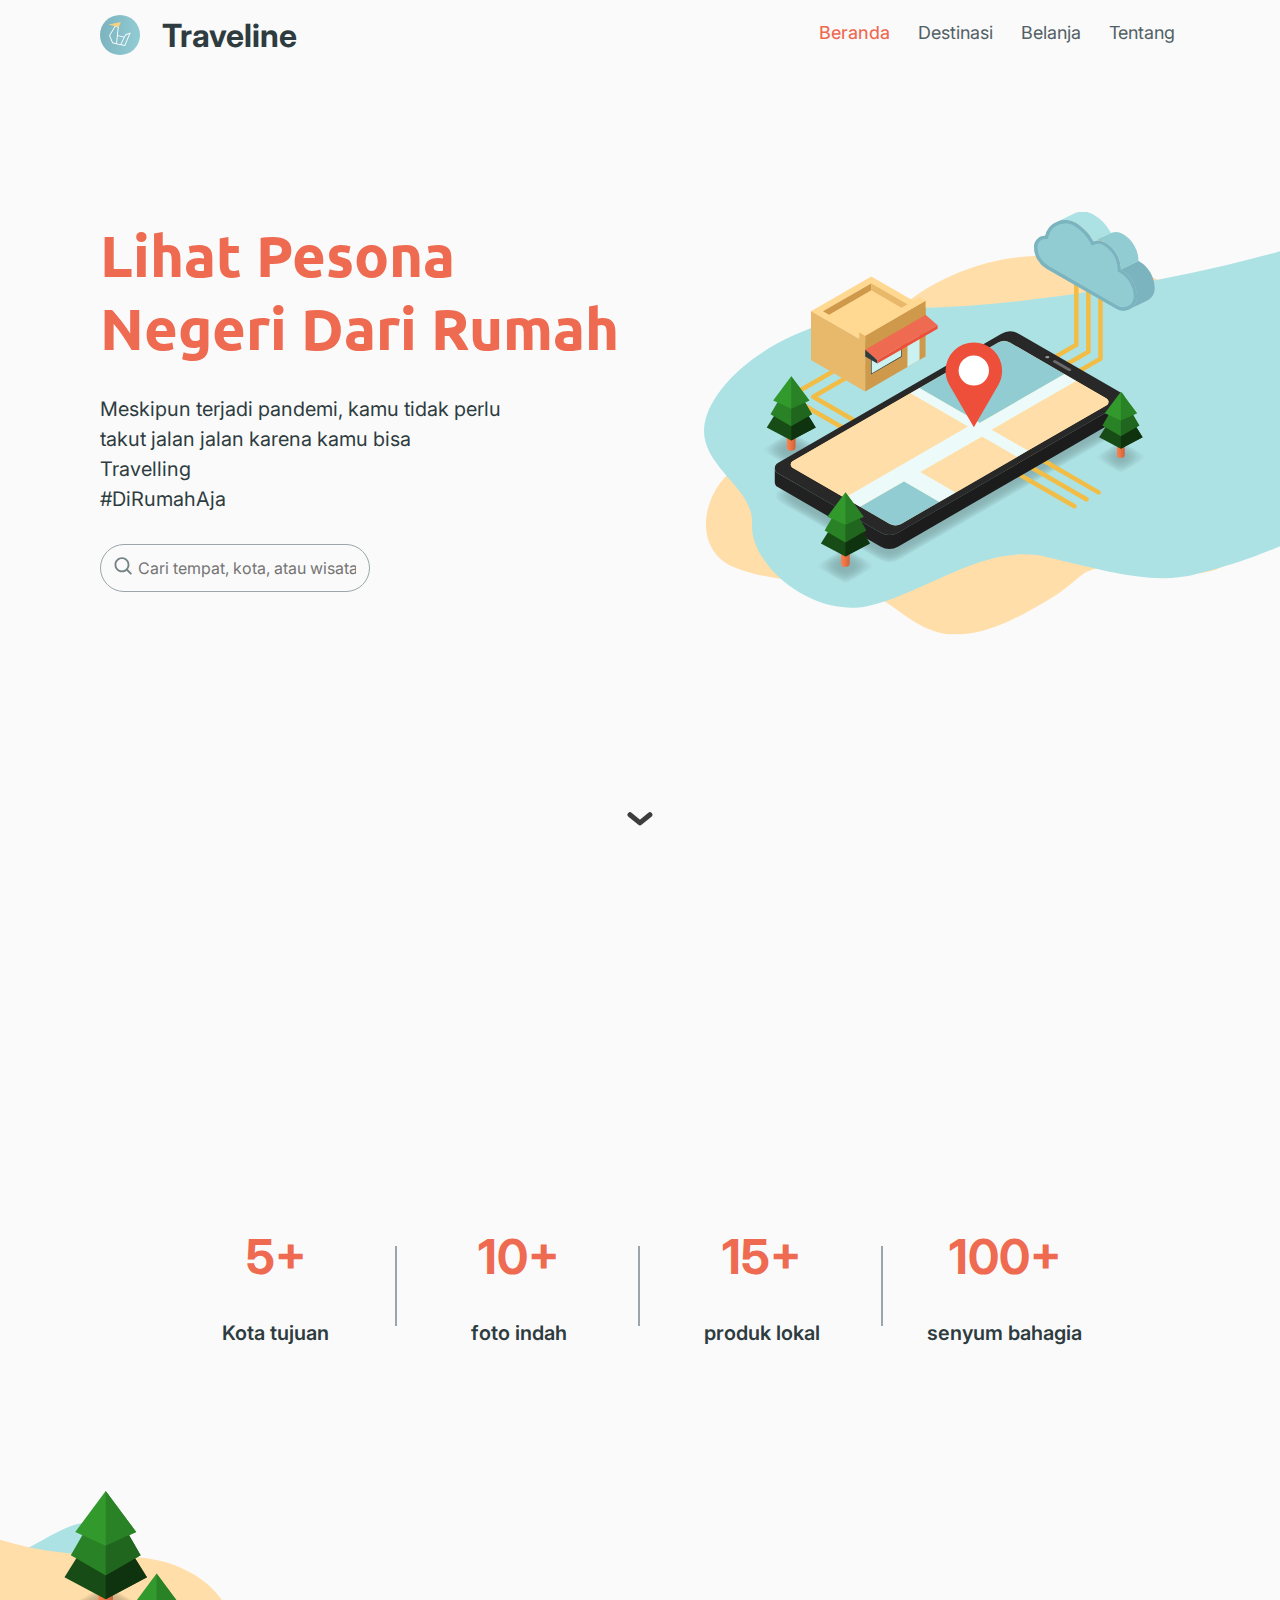
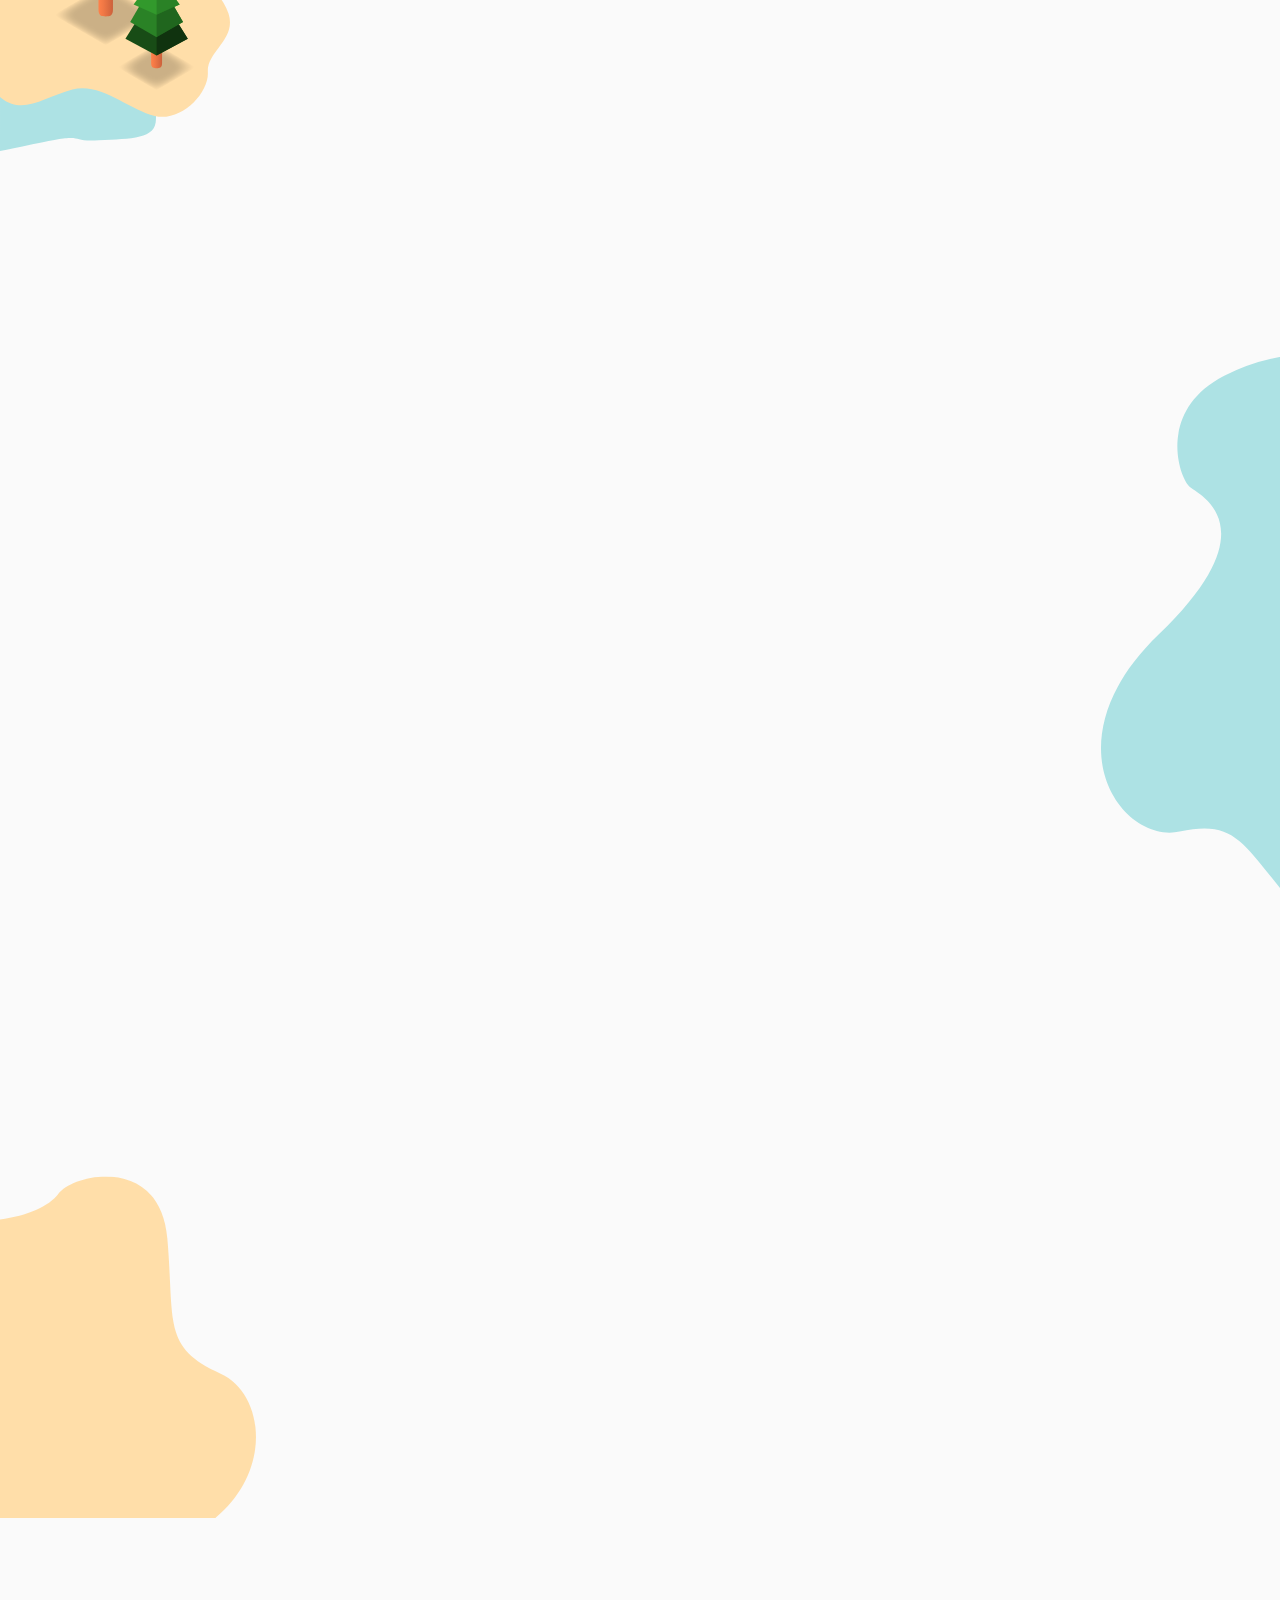
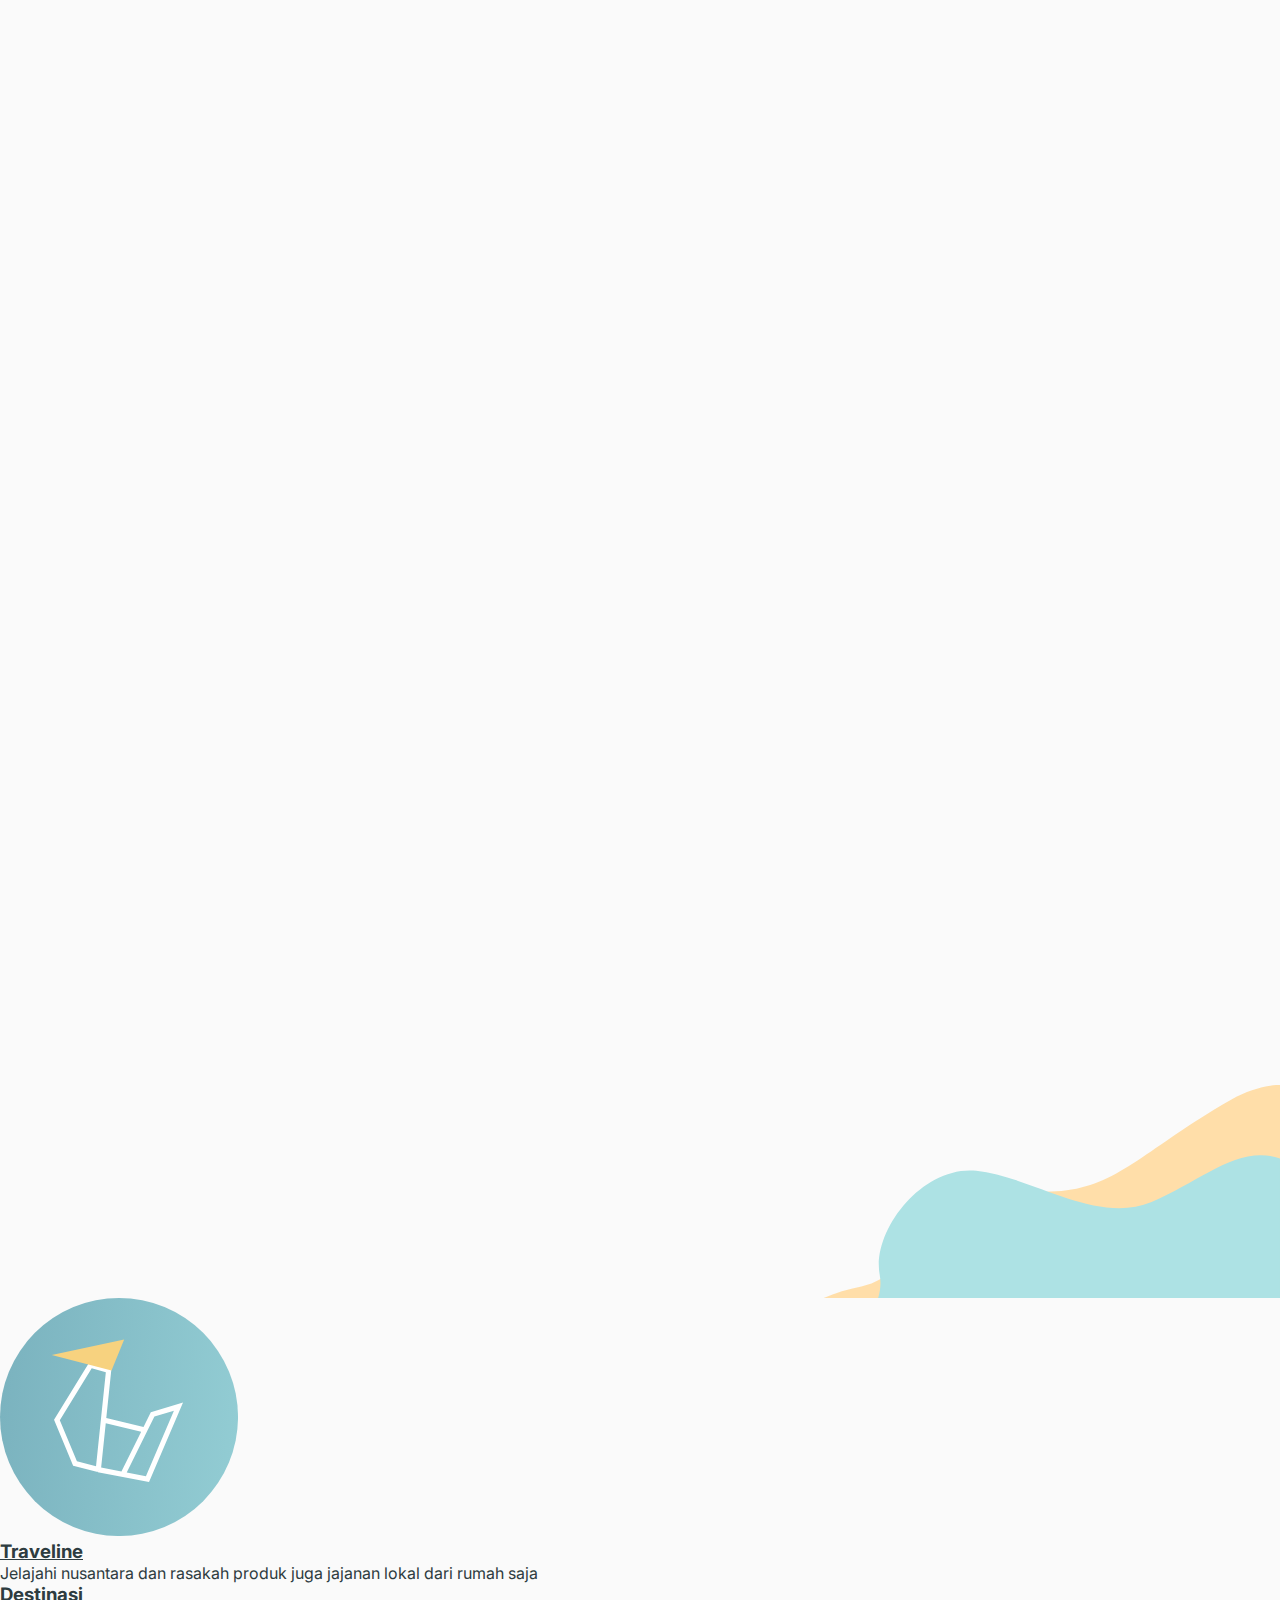
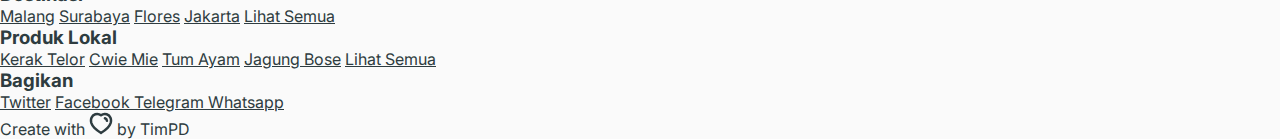
==== commit d037ad77: "Merge pull request #19 from angkasa27/develop" ====
--- a/index.html
+++ b/index.html
@@ -138,36 +138,36 @@
           <p>Jawa Timur</p>
         </a>
 
-        <a href="underDev.html" class="card onScroll flip hidden delay2">
-          <div class="img-box">
-            <img src="assets/img/city/Yogyakarta/pic_yogyakarta-min.jpg" alt="Kota Yogyakarta" />
-          </div>
-          <h3>Kota Yogyakarta</h3>
+        <a href="destination/bali.html" class="card onScroll flip hidden delay2">
+          <div class="img-box">
+            <img src="assets/img/city/Bali/foto_utama-foto_kartu.jpg" alt="Kota Bali" />
+          </div>
+          <h3>Bali</h3>
+          <p>Bali</p>
+        </a>
+
+        <a href="destination/flores.html" class="card onScroll flip hidden">
+          <div class="img-box">
+            <img src="assets/img/city/Flores/foto_kartu-utama-tempat_menarik-padar_island.jpg" alt="Flores" />
+          </div>
+          <h3>Flores</h3>
+          <p>Nusa Tenggara Timur</p>
+        </a>
+
+        <a href="destination/jakarta.html" class="card onScroll flip hidden delay1">
+          <div class="img-box">
+            <img src="assets/img/city/Jakarta/foto_utama-foto_kartu.jpg" alt="Jakarta" />
+          </div>
+          <h3>Jakarta</h3>
+          <p>DKI Jakarta</p>
+        </a>
+
+        <a href="destination/yogyakarta.html" class="card onScroll flip hidden delay2">
+          <div class="img-box">
+            <img src="assets/img/city/Yogyakarta/FOTO UTAMA + GALERI - TUGU JOGJA.jpg" alt="Yogyakarta" />
+          </div>
+          <h3>Yogyakarta</h3>
           <p>DI Yogyakarta</p>
-        </a>
-
-        <a href="underDev.html" class="card onScroll flip hidden">
-          <div class="img-box">
-            <img src="assets/img/city/Jakarta Utara/pic_jakarta-min.jpg" alt="Jakarta Utara" />
-          </div>
-          <h3>Jakarta Utara</h3>
-          <p>Jakarta</p>
-        </a>
-
-        <a href="underDev.html" class="card onScroll flip hidden delay1">
-          <div class="img-box">
-            <img src="assets/img/city/Denpasar/pic_denpasar-min.jpg" alt="Denpasar" />
-          </div>
-          <h3>Denpasar</h3>
-          <p>Bali</p>
-        </a>
-
-        <a href="underDev.html" class="card onScroll flip hidden delay2">
-          <div class="img-box">
-            <img src="assets/img/city/Denpasar/pic_denpasar-min.jpg" alt="Surabaya" />
-          </div>
-          <h3>Kota?</h3>
-          <p>Jawa Timur</p>
         </a>
 
         <span>/ dummy tag /</span>
@@ -258,17 +258,17 @@
           <h3>Destinasi</h3>
           <a href="destination/malang.html">Malang</a>
           <a href="destination/surabaya.html">Surabaya</a>
-          <a href="underDev.html">Yogyakarta</a>
-          <a href="underDev.html">Bali</a>
+          <a href="destination/flores.html">Flores</a>
+          <a href="destination/jakarta.html">Jakarta</a>
           <a href="index.html#sec3" class="see">Lihat Semua</a>
         </div>
 
         <div class="column">
           <h3>Produk Lokal</h3>
-          <a href="underDev.html">Kopi Luwak</a>
-          <a href="underDev.html">Tas Koja</a>
-          <a href="underDev.html">Kain Songket</a>
-          <a href="underDev.html">Egg Roll Waluh</a>
+          <a href="shopping.html">Kerak Telor</a>
+          <a href="shopping.html">Cwie Mie</a>
+          <a href="shopping.html">Tum Ayam</a>
+          <a href="shopping.html">Jagung Bose</a>
           <a href="shopping.html" class="see">Lihat Semua</a>
         </div>
 
--- a/assets/css/scrollAnimation.css
+++ b/assets/css/scrollAnimation.css
@@ -1,237 +1,259 @@
+/* ====================================== UNIVERSAL ====================================== */
 *,
 *:before,
 *:after {
-    -moz-box-sizing: border-box;
-    -webkit-box-sizing: border-box;
-    box-sizing: border-box;
+  box-sizing: border-box;
 }
 
 .play {
-    -webkit-animation-duration: 1s;
-    animation-duration: 1s;
-    -webkit-animation-fill-mode: both;
-    animation-fill-mode: both
+  -webkit-animation-duration: 1s;
+  animation-duration: 1s;
+  -webkit-animation-fill-mode: both;
+  animation-fill-mode: both;
 }
 
 .play.delay1 {
-    animation-delay: .25s;
+  -webkit-animation-delay: 0.25s;
+  animation-delay: 0.25s;
 }
 
 .play.delay2 {
-    animation-delay: 0.5s;
+  -webkit-animation-delay: 0.5s;
+  animation-delay: 0.5s;
 }
 
 .play.delay3 {
-    animation-delay: .75s;
+  -webkit-animation-delay: 0.75s;
+  animation-delay: 0.75s;
 }
 
 .play.delay4 {
-    animation-delay: 1s;
-}
-
+  -webkit-animation-delay: 1s;
+  animation-delay: 1s;
+}
+
+.hidden {
+  opacity: 0;
+  -ms-filter: 'progid:DXImageTransform.Microsoft.Alpha(Opacity=0)';
+  filter: opacity(0);
+}
+
+/* ======================================= FADE IN ======================================= */
+.play.fadeIn {
+  -webkit-animation-name: fadeIn;
+  animation-name: fadeIn;
+}
+
+.play.fadeInUp {
+  -webkit-animation-name: fadeInUp;
+  animation-name: fadeInUp;
+}
+
+.play.fadeInRight {
+  -webkit-animation-name: fadeInRight;
+  animation-name: fadeInRight;
+}
+
+.play.fadeInDown {
+  -webkit-animation-name: fadeInDown;
+  animation-name: fadeInDown;
+}
+
+.play.fadeInLeft {
+  -webkit-animation-name: fadeInLeft;
+  animation-name: fadeInLeft;
+}
+
+/* ============================== ANIMATION ============================== */
 @-webkit-keyframes fadeIn {
-    0% {
-        opacity: 0
-    }
-
-    100% {
-        opacity: 1
-    }
+  0% {
+    opacity: 0;
+    -ms-filter: 'progid:DXImageTransform.Microsoft.Alpha(Opacity=0)';
+  }
+
+  100% {
+    opacity: 1;
+    -ms-filter: 'progid:DXImageTransform.Microsoft.Alpha(Opacity=100)';
+  }
 }
 
 @keyframes fadeIn {
-    0% {
-        opacity: 0
-    }
-
-    100% {
-        opacity: 1
-    }
-}
-
-.play.fadeIn {
-    -webkit-animation-name: fadeIn;
-    animation-name: fadeIn
+  0% {
+    opacity: 0;
+    -ms-filter: 'progid:DXImageTransform.Microsoft.Alpha(Opacity=0)';
+  }
+
+  100% {
+    opacity: 1;
+    -ms-filter: 'progid:DXImageTransform.Microsoft.Alpha(Opacity=100)';
+  }
+}
+
+@-webkit-keyframes fadeInUp {
+  0% {
+    opacity: 0;
+    -ms-filter: 'progid:DXImageTransform.Microsoft.Alpha(Opacity=0)';
+    -webkit-transform: translateY(20px);
+    transform: translateY(20px);
+  }
+
+  100% {
+    opacity: 1;
+    -ms-filter: 'progid:DXImageTransform.Microsoft.Alpha(Opacity=100)';
+    -webkit-transform: translateY(0);
+    transform: translateY(0);
+  }
+}
+
+@keyframes fadeInUp {
+  0% {
+    opacity: 0;
+    -ms-filter: 'progid:DXImageTransform.Microsoft.Alpha(Opacity=0)';
+    -webkit-transform: translateY(20px);
+    transform: translateY(20px);
+  }
+
+  100% {
+    opacity: 1;
+    -ms-filter: 'progid:DXImageTransform.Microsoft.Alpha(Opacity=100)';
+    -webkit-transform: translateY(0);
+    transform: translateY(0);
+  }
+}
+
+@-webkit-keyframes fadeInRight {
+  0% {
+    opacity: 0;
+    -ms-filter: 'progid:DXImageTransform.Microsoft.Alpha(Opacity=0)';
+    -webkit-transform: translateX(20px);
+    transform: translateX(20px);
+  }
+
+  100% {
+    opacity: 1;
+    -ms-filter: 'progid:DXImageTransform.Microsoft.Alpha(Opacity=100)';
+    -webkit-transform: translateX(0);
+    transform: translateX(0);
+  }
+}
+
+@keyframes fadeInRight {
+  0% {
+    opacity: 0;
+    -ms-filter: 'progid:DXImageTransform.Microsoft.Alpha(Opacity=0)';
+    -webkit-transform: translateX(20px);
+    transform: translateX(20px);
+  }
+
+  100% {
+    opacity: 1;
+    -ms-filter: 'progid:DXImageTransform.Microsoft.Alpha(Opacity=100)';
+    -webkit-transform: translateX(0);
+    transform: translateX(0);
+  }
 }
 
 @-webkit-keyframes fadeInDown {
-    0% {
-        opacity: 0;
-        -webkit-transform: translateY(-20px);
-        transform: translateY(-20px)
-    }
-
-    100% {
-        opacity: 1;
-        -webkit-transform: translateY(0);
-        transform: translateY(0)
-    }
+  0% {
+    opacity: 0;
+    -ms-filter: 'progid:DXImageTransform.Microsoft.Alpha(Opacity=0)';
+    -webkit-transform: translateY(-20px);
+    transform: translateY(-20px);
+  }
+
+  100% {
+    opacity: 1;
+    -ms-filter: 'progid:DXImageTransform.Microsoft.Alpha(Opacity=100)';
+    -webkit-transform: translateY(0);
+    transform: translateY(0);
+  }
 }
 
 @keyframes fadeInDown {
-    0% {
-        opacity: 0;
-        -webkit-transform: translateY(-20px);
-        -ms-transform: translateY(-20px);
-        transform: translateY(-20px)
-    }
-
-    100% {
-        opacity: 1;
-        -webkit-transform: translateY(0);
-        -ms-transform: translateY(0);
-        transform: translateY(0)
-    }
-}
-
-.play.fadeInDown {
-    -webkit-animation-name: fadeInDown;
-    animation-name: fadeInDown
+  0% {
+    opacity: 0;
+    -ms-filter: 'progid:DXImageTransform.Microsoft.Alpha(Opacity=0)';
+    -webkit-transform: translateY(-20px);
+    transform: translateY(-20px);
+  }
+
+  100% {
+    opacity: 1;
+    -ms-filter: 'progid:DXImageTransform.Microsoft.Alpha(Opacity=100)';
+    -webkit-transform: translateY(0);
+    transform: translateY(0);
+  }
 }
 
 @-webkit-keyframes fadeInLeft {
-    0% {
-        opacity: 0;
-        -webkit-transform: translateX(-20px);
-        transform: translateX(-20px)
-    }
-
-    100% {
-        opacity: 1;
-        -webkit-transform: translateX(0);
-        transform: translateX(0)
-    }
+  0% {
+    opacity: 0;
+    -ms-filter: 'progid:DXImageTransform.Microsoft.Alpha(Opacity=0)';
+    -webkit-transform: translateX(-20px);
+    transform: translateX(-20px);
+  }
+
+  100% {
+    opacity: 1;
+    -ms-filter: 'progid:DXImageTransform.Microsoft.Alpha(Opacity=100)';
+    -webkit-transform: translateX(0);
+    transform: translateX(0);
+  }
 }
 
 @keyframes fadeInLeft {
-    0% {
-        opacity: 0;
-        -webkit-transform: translateX(-20px);
-        -ms-transform: translateX(-20px);
-        transform: translateX(-20px)
-    }
-
-    100% {
-        opacity: 1;
-        -webkit-transform: translateX(0);
-        -ms-transform: translateX(0);
-        transform: translateX(0)
-    }
-}
-
-.play.fadeInLeft {
-    -webkit-animation-name: fadeInLeft;
-    animation-name: fadeInLeft
-}
-
-@-webkit-keyframes fadeInRight {
-    0% {
-        opacity: 0;
-        -webkit-transform: translateX(20px);
-        transform: translateX(20px)
-    }
-
-    100% {
-        opacity: 1;
-        -webkit-transform: translateX(0);
-        transform: translateX(0)
-    }
-}
-
-@keyframes fadeInRight {
-    0% {
-        opacity: 0;
-        -webkit-transform: translateX(20px);
-        -ms-transform: translateX(20px);
-        transform: translateX(20px)
-    }
-
-    100% {
-        opacity: 1;
-        -webkit-transform: translateX(0);
-        -ms-transform: translateX(0);
-        transform: translateX(0)
-    }
-}
-
-.play.fadeInRight {
-    -webkit-animation-name: fadeInRight;
-    animation-name: fadeInRight
-}
-
-@-webkit-keyframes fadeInUp {
-    0% {
-        opacity: 0;
-        -webkit-transform: translateY(20px);
-        transform: translateY(20px)
-    }
-
-    100% {
-        opacity: 1;
-        -webkit-transform: translateY(0);
-        transform: translateY(0)
-    }
-}
-
-@keyframes fadeInUp {
-    0% {
-        opacity: 0;
-        -webkit-transform: translateY(20px);
-        -ms-transform: translateY(20px);
-        transform: translateY(20px)
-    }
-
-    100% {
-        opacity: 1;
-        -webkit-transform: translateY(0);
-        -ms-transform: translateY(0);
-        transform: translateY(0)
-    }
-}
-
-.play.fadeInUp {
-    -webkit-animation-name: fadeInUp;
-    animation-name: fadeInUp
-}
-
+  0% {
+    opacity: 0;
+    -ms-filter: 'progid:DXImageTransform.Microsoft.Alpha(Opacity=0)';
+    -webkit-transform: translateX(-20px);
+    transform: translateX(-20px);
+  }
+
+  100% {
+    opacity: 1;
+    -ms-filter: 'progid:DXImageTransform.Microsoft.Alpha(Opacity=100)';
+    -webkit-transform: translateX(0);
+    transform: translateX(0);
+  }
+}
+
+/* ======================================== FLIP ======================================== */
+.play.flip {
+  -webkit-animation-name: flip;
+  animation-name: flip;
+  -webkit-backface-visibility: visible !important;
+  backface-visibility: visible !important;
+}
+
+/* ============================== ANIMATION ============================== */
 @-webkit-keyframes flip {
-    0% {
-        -webkit-transform: perspective(400px) rotateY(-90deg);
-        transform: perspective(400px) rotateY(-90deg);
-        opacity: 0
-    }
-
-    100% {
-        -webkit-transform: perspective(400px) rotateY(0deg);
-        transform: perspective(400px) rotateY(0deg);
-        opacity: 1
-    }
+  0% {
+    opacity: 0;
+    -ms-filter: 'progid:DXImageTransform.Microsoft.Alpha(Opacity=0)';
+    -webkit-transform: perspective(400px) rotateY(-90deg);
+    transform: perspective(400px) rotateY(-90deg);
+  }
+
+  100% {
+    opacity: 1;
+    -ms-filter: 'progid:DXImageTransform.Microsoft.Alpha(Opacity=100)';
+    -webkit-transform: perspective(400px) rotateY(0deg);
+    transform: perspective(400px) rotateY(0deg);
+  }
 }
 
 @keyframes flip {
-    0% {
-        -webkit-transform: perspective(400px) rotateY(-90deg);
-        -ms-transform: perspective(400px) rotateY(-90deg);
-        transform: perspective(400px) rotateY(-90deg);
-        opacity: 0
-    }
-
-    100% {
-        -webkit-transform: perspective(400px) rotateY(0deg);
-        -ms-transform: perspective(400px) rotateY(0deg);
-        transform: perspective(400px) rotateY(0deg);
-        opacity: 1
-    }
-}
-
-.play.flip {
-    -webkit-backface-visibility: visible !important;
-    -ms-backface-visibility: visible !important;
-    backface-visibility: visible !important;
-    -webkit-animation-name: flip;
-    animation-name: flip
-}
-
-.hidden {
-    opacity: 0;
-}+  0% {
+    opacity: 0;
+    -ms-filter: 'progid:DXImageTransform.Microsoft.Alpha(Opacity=0)';
+    -webkit-transform: perspective(400px) rotateY(-90deg);
+    transform: perspective(400px) rotateY(-90deg);
+  }
+
+  100% {
+    opacity: 1;
+    -ms-filter: 'progid:DXImageTransform.Microsoft.Alpha(Opacity=100)';
+    -webkit-transform: perspective(400px) rotateY(0deg);
+    transform: perspective(400px) rotateY(0deg);
+  }
+}
